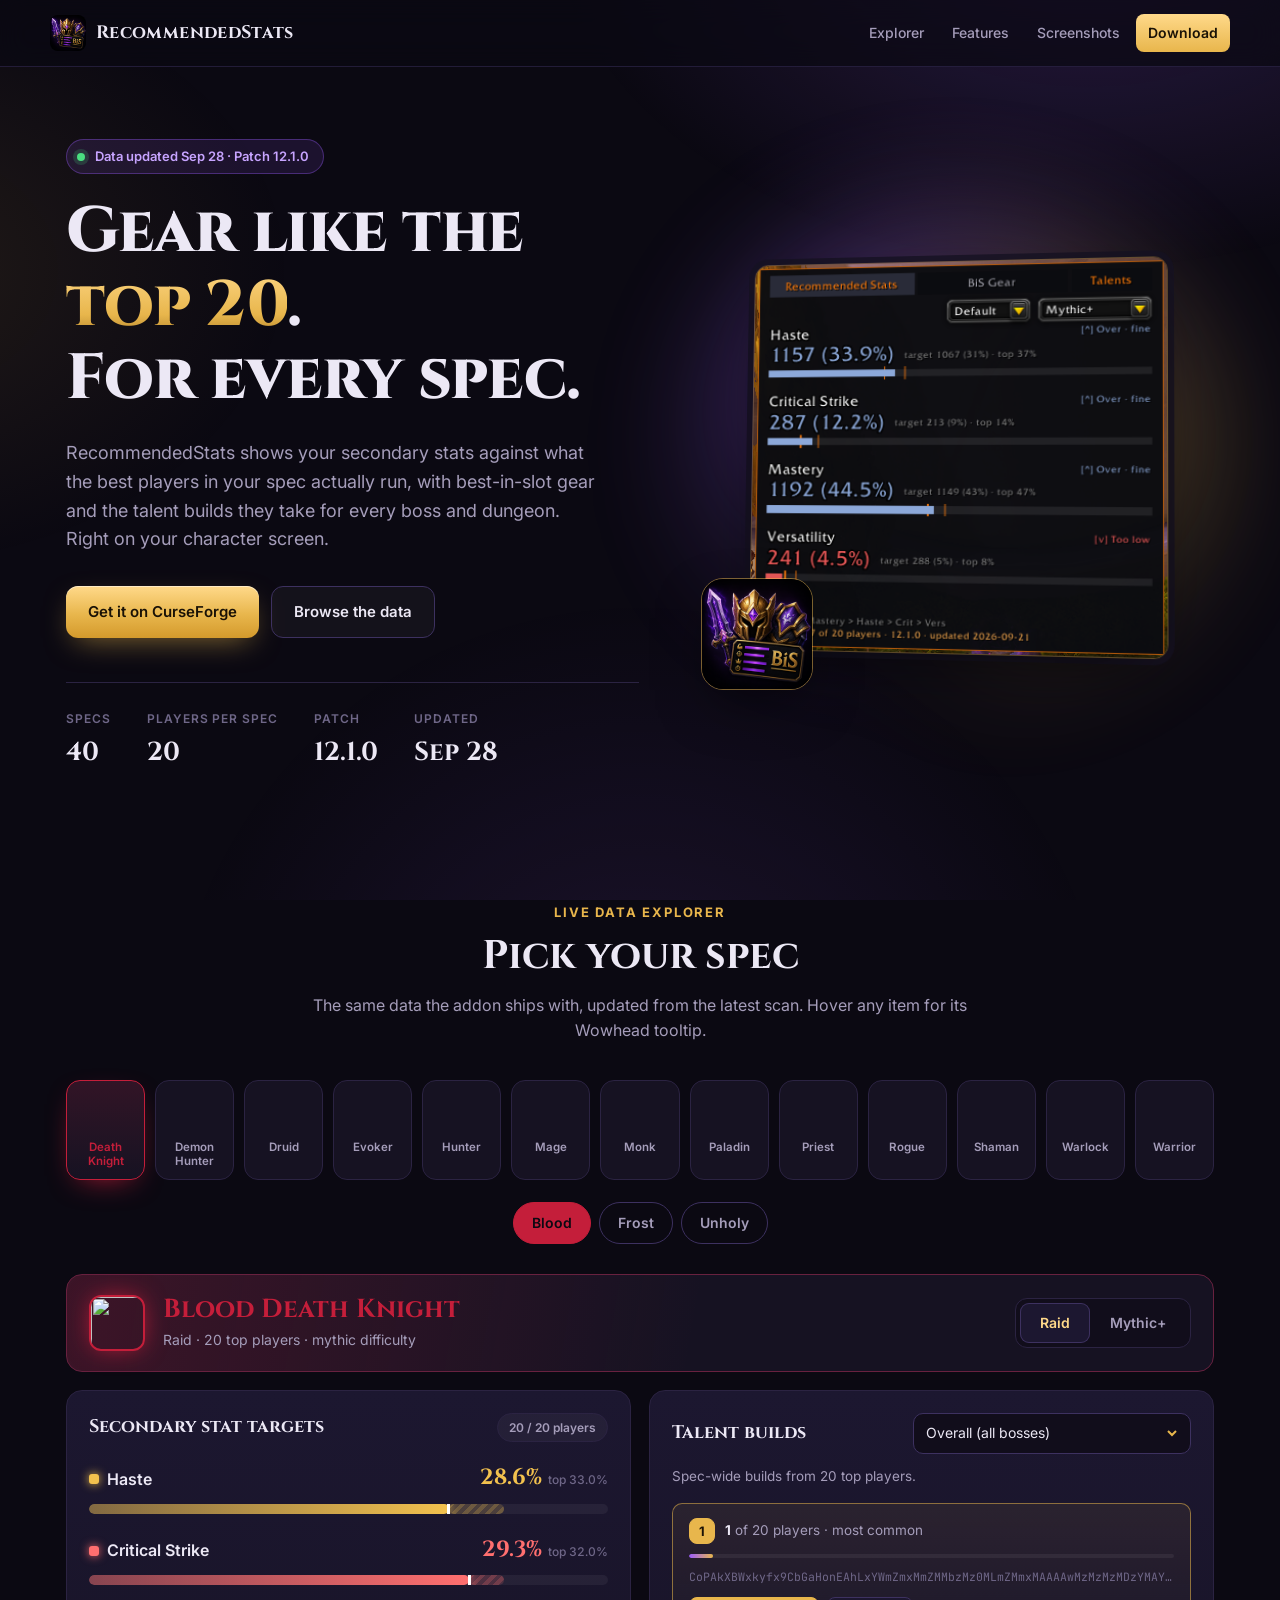
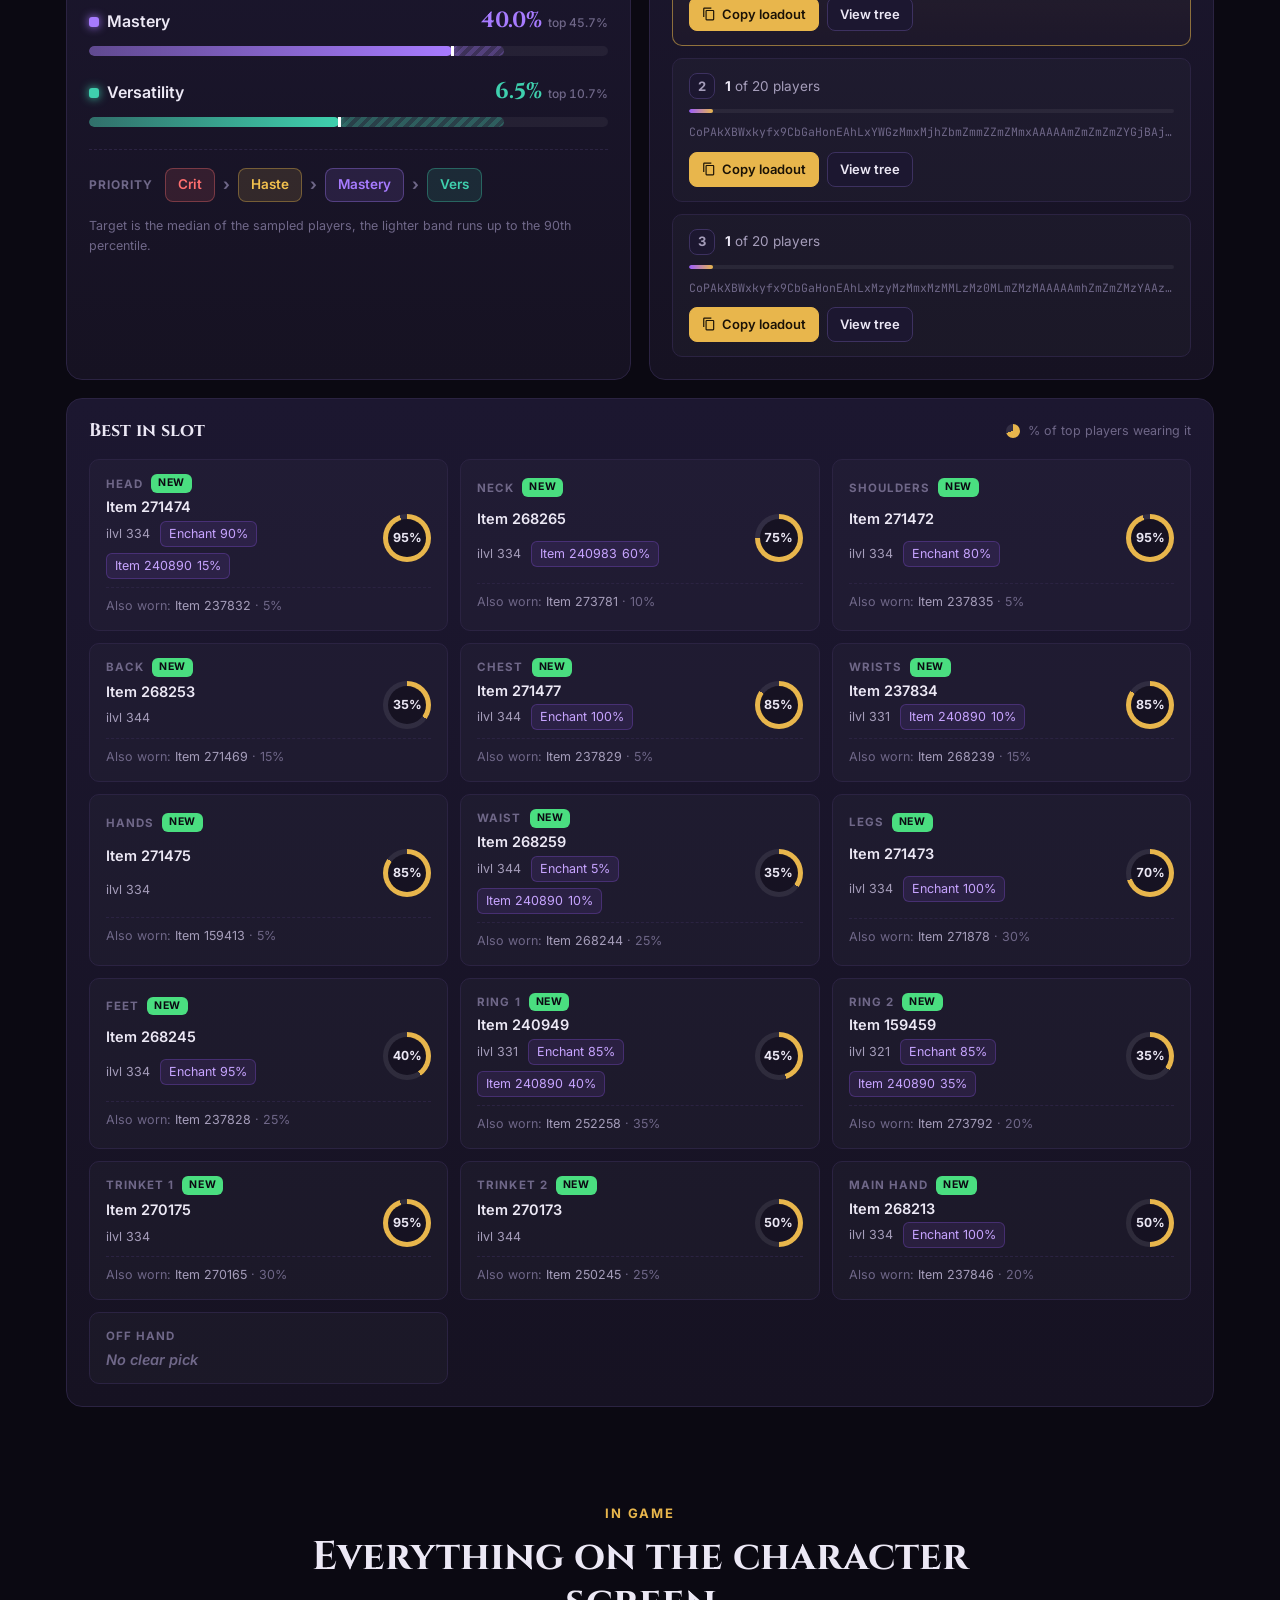
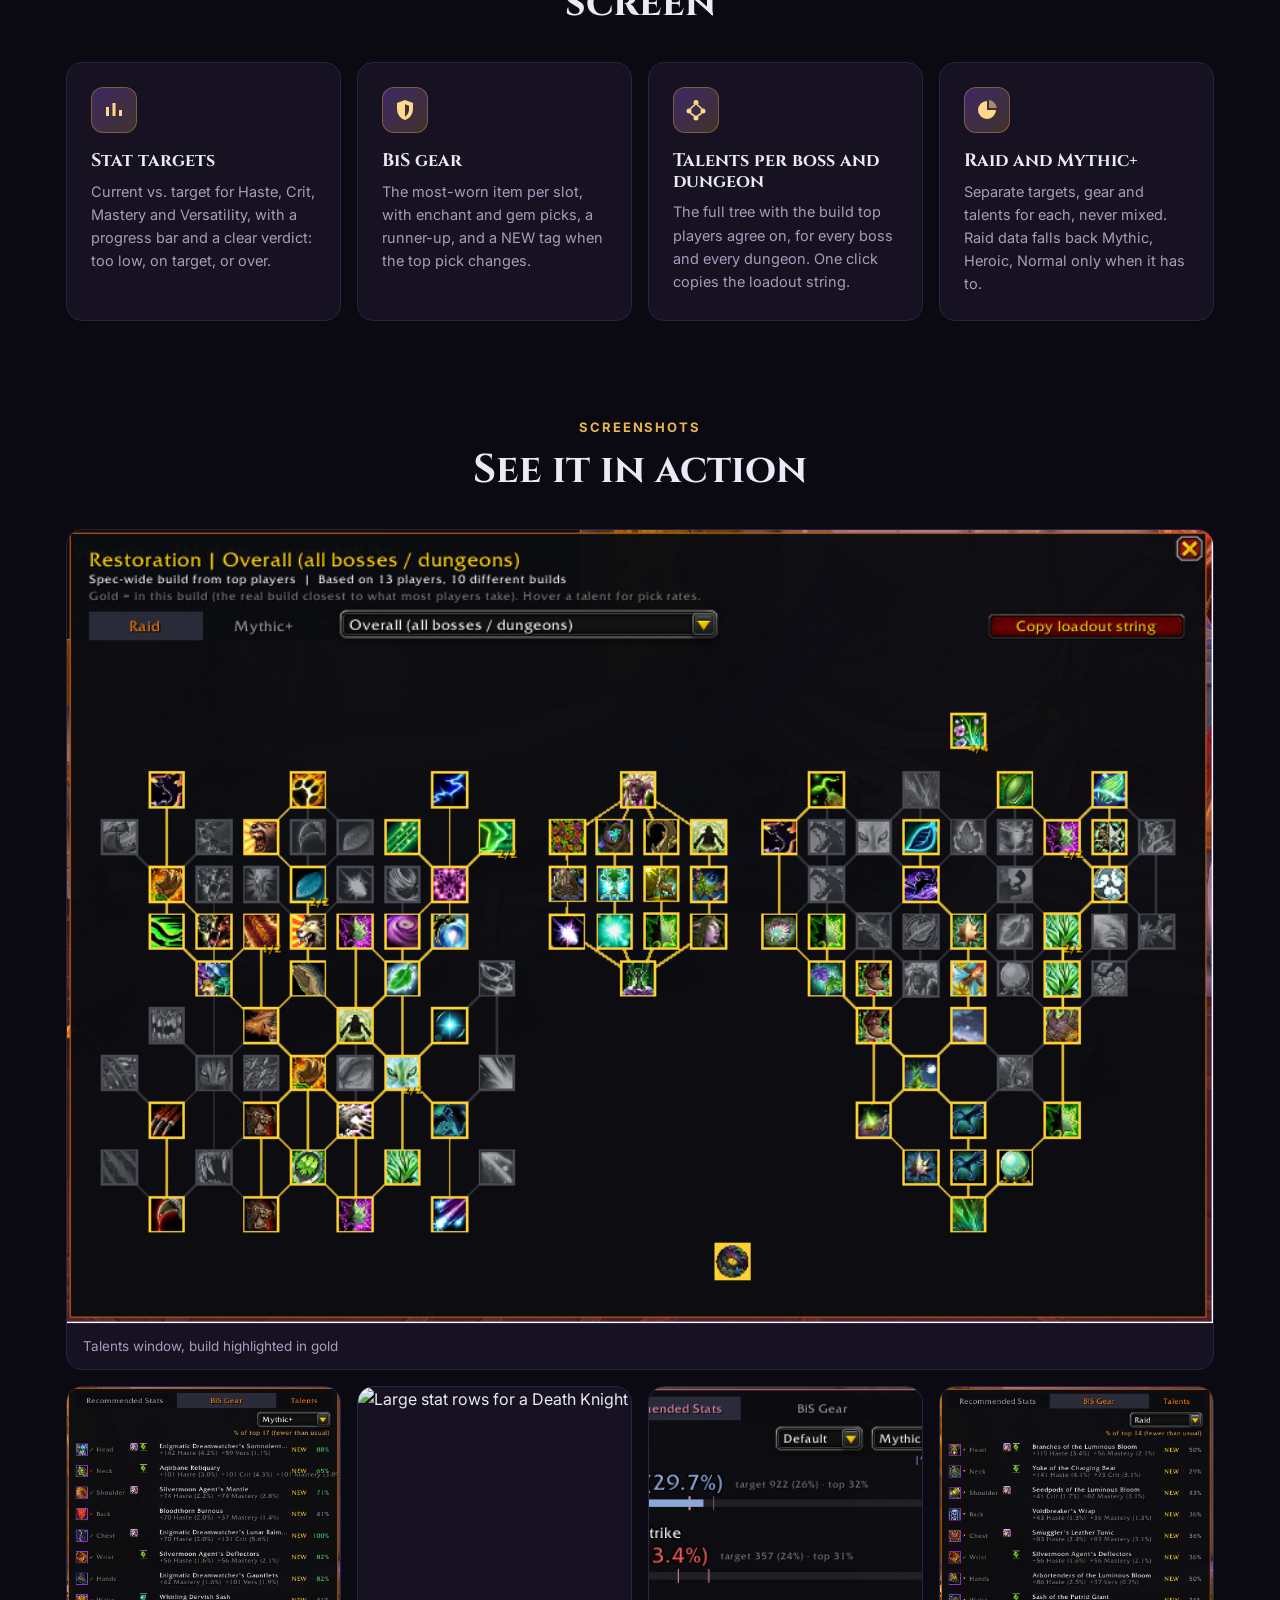
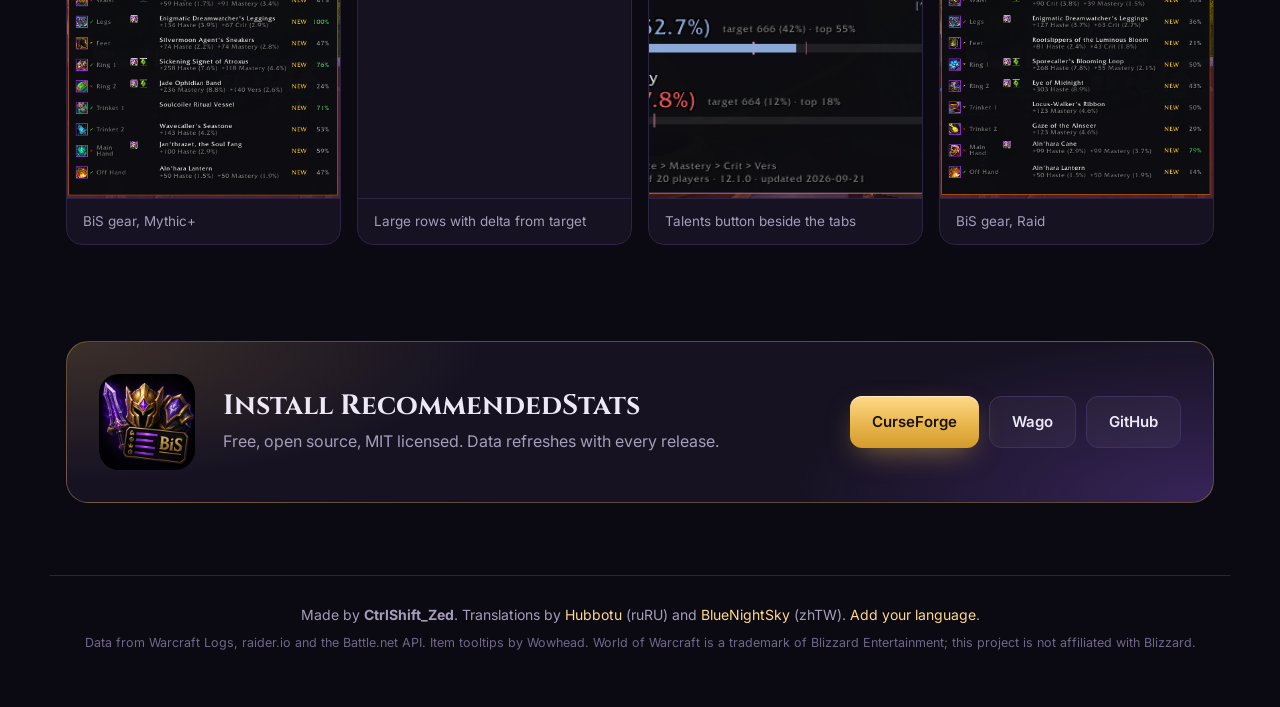
==== docs/index.html @ 50d7f0bf "feat(site): add GitHub Pages site with live data explorer Landing page in docs/ with a spec explorer" ====
<!doctype html>
<html lang="en">
<head>
<meta charset="utf-8">
<meta name="viewport" content="width=device-width, initial-scale=1">
<title>RecommendedStats | WoW stat targets, BiS and talents from top players</title>
<meta name="description" content="Secondary stat targets, best-in-slot gear and talent builds for every World of Warcraft spec, built daily from the top players in Raid and Mythic+.">
<meta property="og:title" content="RecommendedStats">
<meta property="og:description" content="Stat targets, BiS gear and talents for every spec, from the top 20 players in Raid and Mythic+.">
<meta property="og:image" content="assets/icon.png">
<meta name="theme-color" content="#0b0912">
<link rel="icon" href="assets/icon.png">
<link rel="preconnect" href="https://fonts.googleapis.com">
<link rel="preconnect" href="https://fonts.gstatic.com" crossorigin>
<link href="https://fonts.googleapis.com/css2?family=Cinzel:wght@600;700;800&family=Inter:wght@400;500;600;700&family=JetBrains+Mono:wght@400;500&display=swap" rel="stylesheet">
<link rel="stylesheet" href="styles.css">
<script>const whTooltips = { colorLinks: true, iconizeLinks: true, renameLinks: true, iconSize: "medium" };</script>
<script src="https://wow.zamimg.com/js/tooltips.js" defer></script>
</head>
<body>

<div class="bg-glow" aria-hidden="true"></div>

<header class="nav">
  <a class="brand" href="#top">
    <img src="assets/icon.png" alt="" width="36" height="36">
    <span>RecommendedStats</span>
  </a>
  <nav>
    <a href="#explorer">Explorer</a>
    <a href="#features">Features</a>
    <a href="#screenshots">Screenshots</a>
    <a class="nav-cta" href="#download">Download</a>
  </nav>
</header>

<main id="top">

  <section class="hero">
    <div class="hero-copy">
      <p class="eyebrow"><span class="dot"></span><span id="heroStatus">World of Warcraft addon</span></p>
      <h1>Gear like the <span class="gold">top 20</span>.<br>For every spec.</h1>
      <p class="lede">RecommendedStats shows your secondary stats against what the best players in your spec actually run, with best-in-slot gear and the talent builds they take for every boss and dungeon. Right on your character screen.</p>
      <div class="hero-actions">
        <a class="btn btn-gold" href="https://www.curseforge.com/wow/addons/recommended-stats" target="_blank" rel="noopener">Get it on CurseForge</a>
        <a class="btn btn-ghost" href="#explorer">Browse the data</a>
      </div>
      <dl class="hero-stats" id="heroStats">
        <div><dt>Specs</dt><dd data-stat="specs">40</dd></div>
        <div><dt>Players per spec</dt><dd data-stat="sample">20</dd></div>
        <div><dt>Patch</dt><dd data-stat="patch">12.1</dd></div>
        <div><dt>Updated</dt><dd data-stat="updated">daily</dd></div>
      </dl>
    </div>
    <div class="hero-art">
      <div class="hero-halo" aria-hidden="true"></div>
      <img class="hero-shot" src="screenshot_druid.png" alt="RecommendedStats panel showing Haste, Critical Strike, Mastery and Versatility against top-player targets">
      <img class="hero-icon" src="assets/icon.png" alt="" width="112" height="112">
    </div>
  </section>

  <section class="explorer" id="explorer">
    <div class="section-head">
      <p class="kicker">Live data explorer</p>
      <h2>Pick your spec</h2>
      <p class="section-sub">The same data the addon ships with, updated from the latest scan. Hover any item for its Wowhead tooltip.</p>
    </div>

    <div class="class-grid" id="classGrid" role="tablist" aria-label="Class"></div>
    <div class="spec-row" id="specRow" role="tablist" aria-label="Specialization"></div>

    <div class="spec-panel" id="specPanel" hidden>
      <div class="spec-banner">
        <img class="spec-banner-icon" id="bannerIcon" alt="">
        <div class="spec-banner-text">
          <h3 id="bannerTitle"></h3>
          <p id="bannerSub"></p>
        </div>
        <div class="segmented" id="contentToggle" role="tablist" aria-label="Content">
          <button type="button" data-content="RAID">Raid</button>
          <button type="button" data-content="MYTHICPLUS">Mythic+</button>
        </div>
      </div>

      <div class="panel-grid">
        <article class="card stats-card">
          <header class="card-head">
            <h4>Secondary stat targets</h4>
            <span class="pill" id="sampleBadge"></span>
          </header>
          <div id="statBars" class="stat-bars"></div>
          <div class="priority" id="priority"></div>
          <p class="fine">Target is the median of the sampled players, the lighter band runs up to the 90th percentile.</p>
        </article>

        <article class="card talents-card">
          <header class="card-head">
            <h4>Talent builds</h4>
            <select id="scopeSelect" aria-label="Boss or dungeon"></select>
          </header>
          <p class="scope-note" id="scopeNote"></p>
          <ol class="builds" id="builds"></ol>
        </article>
      </div>

      <article class="card bis-card">
        <header class="card-head">
          <h4>Best in slot</h4>
          <span class="legend"><span class="ring-mini"></span>% of top players wearing it</span>
        </header>
        <div class="bis-grid" id="bisGrid"></div>
      </article>
    </div>

    <p class="loading" id="loading">Loading the latest scan…</p>
  </section>

  <section class="features" id="features">
    <div class="section-head">
      <p class="kicker">In game</p>
      <h2>Everything on the character screen</h2>
    </div>
    <div class="feature-grid">
      <div class="feature">
        <div class="feature-icon">
          <svg viewBox="0 0 24 24"><path d="M4 18h3V9H4v9Zm6.5 0h3V5h-3v13Zm6.5 0h3v-6h-3v6Z"/></svg>
        </div>
        <h3>Stat targets</h3>
        <p>Current vs. target for Haste, Crit, Mastery and Versatility, with a progress bar and a clear verdict: too low, on target, or over.</p>
      </div>
      <div class="feature">
        <div class="feature-icon">
          <svg viewBox="0 0 24 24"><path d="M12 2 4 5v6c0 5 3.4 9.7 8 11 4.6-1.3 8-6 8-11V5l-8-3Zm0 4.2 4 1.5v3.8c0 3.1-1.8 6.1-4 7.3V6.2Z"/></svg>
        </div>
        <h3>BiS gear</h3>
        <p>The most-worn item per slot, with enchant and gem picks, a runner-up, and a NEW tag when the top pick changes.</p>
      </div>
      <div class="feature">
        <div class="feature-icon">
          <svg viewBox="0 0 24 24"><circle cx="12" cy="4.5" r="2.5"/><circle cx="5" cy="13" r="2.5"/><circle cx="19" cy="13" r="2.5"/><circle cx="12" cy="20" r="2.5"/><path d="M11 6.5 6 11m7-4.5 5 4.5M6.3 15l4.5 3.3m6.9-3.3-4.5 3.3" stroke="currentColor" stroke-width="1.6" fill="none"/></svg>
        </div>
        <h3>Talents per boss and dungeon</h3>
        <p>The full tree with the build top players agree on, for every boss and every dungeon. One click copies the loadout string.</p>
      </div>
      <div class="feature">
        <div class="feature-icon">
          <svg viewBox="0 0 24 24"><path d="M12 3a9 9 0 1 0 9 9h-9V3Z"/><path d="M14 2.1V10h7.9A9 9 0 0 0 14 2.1Z" opacity=".55"/></svg>
        </div>
        <h3>Raid and Mythic+</h3>
        <p>Separate targets, gear and talents for each, never mixed. Raid data falls back Mythic, Heroic, Normal only when it has to.</p>
      </div>
    </div>
  </section>

  <section class="screens" id="screenshots">
    <div class="section-head">
      <p class="kicker">Screenshots</p>
      <h2>See it in action</h2>
    </div>
    <div class="screen-grid">
      <figure class="wide"><img loading="lazy" src="screenshot_druid_talents_raid.png" alt="Talents window for Restoration Druid in Raid"><figcaption>Talents window, build highlighted in gold</figcaption></figure>
      <figure><img loading="lazy" src="screenshot_druid_mythicplus_bis_gear.png" alt="BiS gear panel for Mythic+"><figcaption>BiS gear, Mythic+</figcaption></figure>
      <figure><img loading="lazy" src="screenshot_mythicplus_deathknight.png" alt="Large stat rows for a Death Knight"><figcaption>Large rows with delta from target</figcaption></figure>
      <figure><img loading="lazy" src="screenshot_paladin_mplus.png" alt="Stat panel with the Talents button, Paladin Mythic+"><figcaption>Talents button beside the tabs</figcaption></figure>
      <figure><img loading="lazy" src="screenshot_druid_raid_bis_gear.png" alt="BiS gear panel for Raid"><figcaption>BiS gear, Raid</figcaption></figure>
    </div>
  </section>

  <section class="download" id="download">
    <div class="download-card">
      <img src="assets/icon.png" alt="" width="96" height="96">
      <div>
        <h2>Install RecommendedStats</h2>
        <p>Free, open source, MIT licensed. Data refreshes with every release.</p>
      </div>
      <div class="download-actions">
        <a class="btn btn-gold" href="https://www.curseforge.com/wow/addons/recommended-stats" target="_blank" rel="noopener">CurseForge</a>
        <a class="btn btn-ghost" href="https://addons.wago.io/addons/recommendedstats" target="_blank" rel="noopener">Wago</a>
        <a class="btn btn-ghost" href="https://github.com/VaughanT31/recommendedstats" target="_blank" rel="noopener">GitHub</a>
      </div>
    </div>
  </section>

</main>

<footer class="footer">
  <p>Made by <strong>CtrlShift_Zed</strong>. Translations by <a href="https://github.com/Hubbotu" target="_blank" rel="noopener">Hubbotu</a> (ruRU) and <a href="https://github.com/BlueNightSky" target="_blank" rel="noopener">BlueNightSky</a> (zhTW). <a href="https://github.com/VaughanT31/recommendedstats#contributing-a-translation" target="_blank" rel="noopener">Add your language</a>.</p>
  <p class="fine" id="footerSource">Data from Warcraft Logs, raider.io and the Battle.net API. Item tooltips by Wowhead. World of Warcraft is a trademark of Blizzard Entertainment; this project is not affiliated with Blizzard.</p>
</footer>

<div class="toast" id="toast" role="status" aria-live="polite"></div>

<script src="app.js"></script>
</body>
</html>
---- docs/styles.css ----
:root {
  --bg: #0b0912;
  --bg-2: #110d1b;
  --panel: #161222;
  --panel-2: #1c1730;
  --border: #2b2342;
  --border-strong: #3d3160;
  --text: #ece8f5;
  --dim: #a59dba;
  --faint: #6f6788;
  --gold: #e8b64c;
  --gold-2: #ffd98a;
  --gold-deep: #9c6d1c;
  --violet: #9b5cff;
  --violet-2: #c7a4ff;
  --haste: #f2c14e;
  --crit: #ff6f6f;
  --mastery: #a77bff;
  --versatility: #3fd0ae;
  --class: var(--gold);
  --radius: 16px;
  --radius-sm: 10px;
  --shadow: 0 20px 60px -20px rgba(0, 0, 0, .7);
  --max: 1180px;
  color-scheme: dark;
}

* { box-sizing: border-box; }
html { scroll-behavior: smooth; scroll-padding-top: 80px; }
body {
  margin: 0;
  background: var(--bg);
  color: var(--text);
  font: 16px/1.6 Inter, system-ui, -apple-system, "Segoe UI", sans-serif;
  -webkit-font-smoothing: antialiased;
  overflow-x: hidden;
}
img { max-width: 100%; display: block; }
a { color: var(--gold-2); text-decoration: none; }
a:hover { text-decoration: underline; }
h1, h2, h3, h4 { margin: 0; line-height: 1.15; }
button, select { font: inherit; color: inherit; }

.bg-glow {
  position: fixed; inset: 0; z-index: -1; pointer-events: none;
  background:
    radial-gradient(900px 600px at 85% -10%, rgba(155, 92, 255, .22), transparent 60%),
    radial-gradient(700px 500px at -10% 30%, rgba(232, 182, 76, .10), transparent 60%),
    radial-gradient(800px 800px at 50% 120%, rgba(155, 92, 255, .12), transparent 60%);
}

/* Nav */
.nav {
  position: sticky; top: 0; z-index: 20;
  display: flex; align-items: center; justify-content: space-between; gap: 16px;
  padding: 14px max(16px, calc((100vw - var(--max)) / 2));
  background: rgba(11, 9, 18, .72);
  backdrop-filter: blur(14px);
  border-bottom: 1px solid rgba(61, 49, 96, .5);
}
.brand { display: flex; align-items: center; gap: 10px; color: var(--text); font-family: Cinzel, serif; font-weight: 700; font-size: 18px; letter-spacing: .02em; }
.brand:hover { text-decoration: none; }
.brand img { border-radius: 8px; }
.nav nav { display: flex; align-items: center; gap: 4px; }
.nav nav a { color: var(--dim); font-size: 14px; font-weight: 500; padding: 8px 12px; border-radius: 8px; }
.nav nav a:hover { color: var(--text); background: rgba(255, 255, 255, .04); text-decoration: none; }
.nav nav a.nav-cta { color: #1a1206; background: linear-gradient(180deg, var(--gold-2), var(--gold)); font-weight: 600; }
.nav nav a.nav-cta:hover { filter: brightness(1.08); }

main > section { max-width: var(--max); margin: 0 auto; padding: 0 16px; }

/* Buttons */
.btn {
  display: inline-flex; align-items: center; justify-content: center; gap: 8px;
  padding: 13px 22px; border-radius: 12px; font-weight: 600; font-size: 15px;
  transition: transform .15s ease, box-shadow .2s ease, background .2s ease;
}
.btn:hover { text-decoration: none; transform: translateY(-1px); }
.btn-gold {
  color: #1a1206;
  background: linear-gradient(180deg, var(--gold-2), var(--gold) 55%, #d49a2c);
  box-shadow: 0 10px 30px -10px rgba(232, 182, 76, .6), inset 0 1px 0 rgba(255, 255, 255, .5);
}
.btn-gold:hover { box-shadow: 0 14px 36px -10px rgba(232, 182, 76, .8), inset 0 1px 0 rgba(255, 255, 255, .5); }
.btn-ghost { color: var(--text); background: rgba(255, 255, 255, .04); border: 1px solid var(--border-strong); }
.btn-ghost:hover { background: rgba(155, 92, 255, .12); border-color: var(--violet); }

/* Hero */
.hero {
  display: grid; grid-template-columns: 1.05fr .95fr; gap: 56px; align-items: center;
  padding-top: 72px !important; padding-bottom: 88px !important;
}
.eyebrow {
  display: inline-flex; align-items: center; gap: 10px; margin: 0 0 22px;
  padding: 6px 14px 6px 10px; border-radius: 999px;
  background: rgba(155, 92, 255, .12); border: 1px solid rgba(155, 92, 255, .35);
  color: var(--violet-2); font-size: 13px; font-weight: 600;
}
.eyebrow .dot { width: 8px; height: 8px; border-radius: 50%; background: #4ade80; box-shadow: 0 0 0 4px rgba(74, 222, 128, .18); animation: pulse 2.4s infinite; }
@keyframes pulse { 50% { box-shadow: 0 0 0 7px rgba(74, 222, 128, 0); } }
.hero h1 {
  font-family: Cinzel, serif; font-weight: 800;
  font-size: clamp(38px, 6vw, 64px); letter-spacing: -.01em;
}
.gold {
  background: linear-gradient(180deg, var(--gold-2), var(--gold) 60%, var(--gold-deep));
  -webkit-background-clip: text; background-clip: text; color: transparent;
}
.lede { color: var(--dim); font-size: 18px; max-width: 540px; margin: 22px 0 32px; }
.hero-actions { display: flex; flex-wrap: wrap; gap: 12px; }
.hero-stats {
  display: grid; grid-template-columns: repeat(4, auto); justify-content: start; gap: 36px;
  margin: 44px 0 0; padding-top: 26px; border-top: 1px solid var(--border);
}
.hero-stats dt { color: var(--faint); font-size: 12px; text-transform: uppercase; letter-spacing: .08em; font-weight: 600; }
.hero-stats dd { margin: 4px 0 0; font-family: Cinzel, serif; font-weight: 700; font-size: 26px; color: var(--text); }

.hero-art { position: relative; justify-self: center; }
.hero-halo {
  position: absolute; inset: -12%;
  background: conic-gradient(from 200deg, rgba(155, 92, 255, .0), rgba(155, 92, 255, .45), rgba(232, 182, 76, .35), rgba(155, 92, 255, .0));
  filter: blur(60px); border-radius: 50%; opacity: .8;
}
.hero-shot {
  position: relative; width: 420px; border-radius: 14px;
  border: 1px solid rgba(232, 182, 76, .35);
  box-shadow: var(--shadow), 0 0 0 6px rgba(22, 18, 34, .8);
  transform: perspective(1200px) rotateY(-8deg) rotateX(3deg);
  transition: transform .5s ease;
}
.hero-art:hover .hero-shot { transform: perspective(1200px) rotateY(0) rotateX(0); }
.hero-icon {
  position: absolute; left: -44px; bottom: -36px; border-radius: 22px;
  border: 1px solid rgba(232, 182, 76, .5);
  box-shadow: var(--shadow);
  animation: float 6s ease-in-out infinite;
}
@keyframes float { 50% { transform: translateY(-10px); } }

/* Section heads */
.section-head { text-align: center; max-width: 680px; margin: 0 auto 36px; }
.kicker { margin: 0 0 10px; color: var(--gold); font-size: 13px; font-weight: 700; letter-spacing: .14em; text-transform: uppercase; }
.section-head h2 { font-family: Cinzel, serif; font-weight: 700; font-size: clamp(28px, 4vw, 40px); }
.section-sub { color: var(--dim); margin: 14px 0 0; }

/* Explorer */
.explorer { padding-top: 40px !important; padding-bottom: 96px !important; }
.class-grid {
  display: grid; grid-template-columns: repeat(auto-fill, minmax(78px, 1fr)); gap: 10px;
  max-width: 1180px; margin: 0 auto;
}
@media (min-width: 1100px) { .class-grid { grid-template-columns: repeat(13, minmax(0, 1fr)); } }
.class-btn {
  --c: var(--gold);
  display: flex; flex-direction: column; align-items: center; gap: 8px;
  padding: 12px 6px 10px; border-radius: 14px; cursor: pointer;
  background: var(--panel); border: 1px solid var(--border);
  color: var(--dim); font-size: 11.5px; font-weight: 600; text-align: center; line-height: 1.2;
  transition: transform .15s ease, border-color .2s ease, background .2s ease, color .2s ease;
}
.class-btn img { width: 40px; height: 40px; border-radius: 10px; border: 1px solid rgba(0, 0, 0, .6); filter: saturate(.7) brightness(.85); transition: filter .2s ease; }
.class-btn:hover { transform: translateY(-2px); color: var(--text); border-color: color-mix(in srgb, var(--c) 50%, var(--border)); }
.class-btn:hover img { filter: none; }
.class-btn[aria-selected="true"] {
  color: var(--c); border-color: var(--c);
  background: linear-gradient(180deg, color-mix(in srgb, var(--c) 16%, var(--panel)), var(--panel));
  box-shadow: 0 10px 30px -14px var(--c);
}
.class-btn[aria-selected="true"] img { filter: none; box-shadow: 0 0 0 2px var(--c); }

.spec-row { display: flex; justify-content: center; flex-wrap: wrap; gap: 8px; margin: 22px 0 30px; min-height: 42px; }
.spec-btn {
  padding: 9px 18px; border-radius: 999px; cursor: pointer;
  background: transparent; border: 1px solid var(--border-strong);
  color: var(--dim); font-weight: 600; font-size: 14px;
  transition: all .15s ease;
}
.spec-btn:hover { color: var(--text); border-color: var(--class); }
.spec-btn[aria-selected="true"] { background: var(--class); border-color: var(--class); color: #0b0912; }

.spec-panel { animation: rise .35s ease; }
@keyframes rise { from { opacity: 0; transform: translateY(8px); } }

.spec-banner {
  display: flex; align-items: center; gap: 18px; flex-wrap: wrap;
  padding: 20px 22px; margin-bottom: 18px; border-radius: var(--radius);
  background:
    linear-gradient(100deg, color-mix(in srgb, var(--class) 22%, transparent), transparent 55%),
    var(--panel);
  border: 1px solid color-mix(in srgb, var(--class) 40%, var(--border));
}
.spec-banner-icon { width: 56px; height: 56px; border-radius: 12px; border: 2px solid var(--class); box-shadow: 0 0 24px -4px var(--class); }
.spec-banner-text { flex: 1; min-width: 200px; }
.spec-banner h3 { font-family: Cinzel, serif; font-size: 26px; font-weight: 700; color: var(--class); }
.spec-banner p { margin: 4px 0 0; color: var(--dim); font-size: 14px; }

.segmented { display: inline-flex; padding: 4px; border-radius: 12px; background: var(--bg-2); border: 1px solid var(--border); }
.segmented button {
  border: 0; background: transparent; cursor: pointer; padding: 9px 20px; border-radius: 9px;
  color: var(--dim); font-weight: 600; font-size: 14px; transition: all .15s ease;
}
.segmented button:hover { color: var(--text); }
.segmented button[aria-selected="true"] { background: var(--panel-2); color: var(--gold-2); box-shadow: inset 0 0 0 1px var(--border-strong); }
.segmented button:disabled { opacity: .35; cursor: not-allowed; }

.panel-grid { display: grid; grid-template-columns: 1fr 1fr; gap: 18px; margin-bottom: 18px; }
.card {
  background: linear-gradient(180deg, var(--panel-2), var(--panel));
  border: 1px solid var(--border); border-radius: var(--radius);
  padding: 22px; min-width: 0;
}
.card-head { display: flex; align-items: center; justify-content: space-between; gap: 12px; margin-bottom: 18px; flex-wrap: wrap; }
.card-head h4 { font-family: Cinzel, serif; font-size: 18px; font-weight: 700; }
.pill {
  display: inline-flex; align-items: center; gap: 6px; padding: 4px 11px; border-radius: 999px;
  font-size: 12px; font-weight: 600; color: var(--dim); background: rgba(255, 255, 255, .04); border: 1px solid var(--border);
}
.pill.warn { color: #fbbf24; border-color: rgba(251, 191, 36, .4); background: rgba(251, 191, 36, .08); }
.fine { color: var(--faint); font-size: 12.5px; margin: 14px 0 0; }

/* Stat bars */
.stat-bars { display: grid; gap: 18px; }
.stat-row { --sc: var(--gold); }
.stat-top { display: flex; align-items: baseline; justify-content: space-between; gap: 10px; margin-bottom: 8px; }
.stat-name { font-weight: 600; display: flex; align-items: center; gap: 8px; }
.stat-name::before { content: ""; width: 10px; height: 10px; border-radius: 3px; background: var(--sc); box-shadow: 0 0 10px var(--sc); }
.stat-val { font-family: Cinzel, serif; font-weight: 700; font-size: 22px; color: var(--sc); font-variant-numeric: tabular-nums; }
.stat-val small { font-family: Inter, sans-serif; font-size: 12px; color: var(--faint); font-weight: 500; margin-left: 6px; }
.track { position: relative; height: 10px; border-radius: 999px; background: rgba(255, 255, 255, .05); overflow: hidden; }
.track .fill {
  position: absolute; inset: 0 auto 0 0; border-radius: 999px;
  background: linear-gradient(90deg, color-mix(in srgb, var(--sc) 45%, transparent), var(--sc));
  width: 0; transition: width .7s cubic-bezier(.2, .8, .2, 1);
}
.track .band {
  position: absolute; top: 0; bottom: 0; border-radius: 999px;
  background: repeating-linear-gradient(135deg, color-mix(in srgb, var(--sc) 35%, transparent) 0 4px, color-mix(in srgb, var(--sc) 18%, transparent) 4px 8px);
  transition: left .7s ease, width .7s ease;
}
.track .tick { position: absolute; top: -3px; bottom: -3px; width: 3px; border-radius: 2px; background: #fff; box-shadow: 0 0 8px var(--sc); transition: left .7s cubic-bezier(.2, .8, .2, 1); }

.priority { display: flex; align-items: center; flex-wrap: wrap; gap: 8px; margin-top: 22px; padding-top: 18px; border-top: 1px dashed var(--border); }
.priority-label { color: var(--faint); font-size: 12px; font-weight: 700; text-transform: uppercase; letter-spacing: .08em; margin-right: 4px; }
.prio { padding: 5px 12px; border-radius: 8px; font-weight: 600; font-size: 13.5px; color: var(--sc); background: color-mix(in srgb, var(--sc) 12%, transparent); border: 1px solid color-mix(in srgb, var(--sc) 35%, transparent); }
.prio-sep { color: var(--faint); font-weight: 700; }

/* Talents */
.talents-card select {
  background: var(--bg-2); border: 1px solid var(--border-strong); border-radius: 10px;
  padding: 8px 34px 8px 12px; font-size: 14px; max-width: 100%; cursor: pointer;
  appearance: none;
  background-image: url("data:image/svg+xml,%3Csvg xmlns='http://www.w3.org/2000/svg' width='12' height='12' viewBox='0 0 12 12'%3E%3Cpath d='M2 4l4 4 4-4' fill='none' stroke='%23e8b64c' stroke-width='2'/%3E%3C/svg%3E");
  background-repeat: no-repeat; background-position: right 12px center;
}
.scope-note { color: var(--dim); font-size: 13.5px; margin: -6px 0 16px; min-height: 1.2em; }
.builds { list-style: none; margin: 0; padding: 0; display: grid; grid-template-columns: minmax(0, 1fr); gap: 12px; }
.build {
  position: relative; padding: 14px 16px; border-radius: var(--radius-sm);
  background: rgba(255, 255, 255, .025); border: 1px solid var(--border);
}
.build:first-child { border-color: rgba(232, 182, 76, .55); background: linear-gradient(180deg, rgba(232, 182, 76, .08), rgba(232, 182, 76, .02)); }
.build-top { display: flex; align-items: center; gap: 10px; margin-bottom: 10px; }
.build-rank { width: 26px; height: 26px; display: grid; place-items: center; border-radius: 8px; background: var(--panel-2); border: 1px solid var(--border-strong); font-weight: 700; font-size: 13px; color: var(--dim); }
.build:first-child .build-rank { background: var(--gold); color: #1a1206; border-color: var(--gold); }
.build-share { flex: 1; font-size: 13.5px; color: var(--dim); }
.build-share strong { color: var(--text); }
.build-meter { height: 4px; border-radius: 4px; background: rgba(255, 255, 255, .06); margin-bottom: 10px; overflow: hidden; }
.build-meter span { display: block; height: 100%; background: linear-gradient(90deg, var(--violet), var(--gold)); border-radius: 4px; }
.build-code {
  font-family: "JetBrains Mono", ui-monospace, monospace; font-size: 11.5px; color: var(--faint);
  white-space: nowrap; overflow: hidden; text-overflow: ellipsis; margin-bottom: 10px;
}
.build-actions { display: flex; gap: 8px; flex-wrap: wrap; }
.mini-btn {
  display: inline-flex; align-items: center; gap: 6px; padding: 6px 12px; border-radius: 8px; cursor: pointer;
  font-size: 13px; font-weight: 600; color: var(--text); background: var(--panel-2); border: 1px solid var(--border-strong);
  transition: all .15s ease;
}
.mini-btn:hover { border-color: var(--gold); color: var(--gold-2); text-decoration: none; }
.mini-btn.primary { background: var(--gold); border-color: var(--gold); color: #1a1206; }
.mini-btn.primary:hover { filter: brightness(1.08); color: #1a1206; }
.mini-btn svg { width: 14px; height: 14px; fill: currentColor; }

/* BiS */
.legend { display: inline-flex; align-items: center; gap: 8px; color: var(--faint); font-size: 12.5px; }
.ring-mini { width: 14px; height: 14px; border-radius: 50%; background: conic-gradient(var(--gold) 0 70%, rgba(255, 255, 255, .1) 0); }
.bis-grid { display: grid; grid-template-columns: repeat(auto-fill, minmax(320px, 1fr)); gap: 12px; }
.slot {
  display: grid; grid-template-columns: 1fr auto; gap: 4px 14px; align-items: center;
  padding: 14px 16px; border-radius: var(--radius-sm);
  background: rgba(255, 255, 255, .025); border: 1px solid var(--border);
  transition: border-color .2s ease, background .2s ease;
}
.slot:hover { border-color: var(--border-strong); background: rgba(255, 255, 255, .04); }
.slot-label { grid-column: 1 / -1; display: flex; align-items: center; gap: 8px; color: var(--faint); font-size: 11.5px; font-weight: 700; text-transform: uppercase; letter-spacing: .09em; }
.new-tag { padding: 1px 7px; border-radius: 6px; font-size: 10.5px; letter-spacing: .06em; color: #0b0912; background: #4ade80; }
.slot-item { min-width: 0; font-weight: 600; font-size: 14.5px; line-height: 1.35; overflow-wrap: anywhere; }
.slot-item a { color: var(--text); }
.slot-meta { grid-column: 1; display: flex; flex-wrap: wrap; gap: 6px 10px; align-items: center; color: var(--dim); font-size: 12.5px; }
.slot-meta .chip { display: inline-flex; align-items: center; gap: 5px; padding: 2px 8px; border-radius: 6px; background: rgba(155, 92, 255, .1); border: 1px solid rgba(155, 92, 255, .25); color: var(--violet-2); }
.slot-meta .chip a { color: var(--violet-2); }
.slot-alt { grid-column: 1 / -1; color: var(--faint); font-size: 12.5px; margin-top: 4px; padding-top: 8px; border-top: 1px dashed var(--border); }
.slot-alt a { color: var(--dim); }
.ring {
  grid-row: 2 / span 2; grid-column: 2;
  --p: 0; width: 48px; height: 48px; border-radius: 50%;
  background: conic-gradient(var(--gold) calc(var(--p) * 1%), rgba(255, 255, 255, .08) 0);
  display: grid; place-items: center; position: relative;
}
.ring::before { content: ""; position: absolute; inset: 5px; border-radius: 50%; background: var(--panel); }
.ring span { position: relative; font-size: 12.5px; font-weight: 700; font-variant-numeric: tabular-nums; }
.slot-empty { color: var(--faint); font-style: italic; }

/* Wowhead iconized links */
.slot-item a[data-wh-icon-added] { display: inline; }
.slot-item .iconmedium { vertical-align: middle; margin-right: 6px; }

.loading { text-align: center; color: var(--faint); }
.error { text-align: center; color: #fca5a5; }

/* Features */
.features { padding-bottom: 96px !important; }
.feature-grid { display: grid; grid-template-columns: repeat(4, 1fr); gap: 16px; }
.feature {
  padding: 24px; border-radius: var(--radius); background: var(--panel); border: 1px solid var(--border);
  transition: transform .2s ease, border-color .2s ease;
}
.feature:hover { transform: translateY(-3px); border-color: rgba(232, 182, 76, .45); }
.feature-icon {
  width: 46px; height: 46px; display: grid; place-items: center; border-radius: 12px; margin-bottom: 18px;
  background: linear-gradient(135deg, rgba(155, 92, 255, .3), rgba(232, 182, 76, .2));
  border: 1px solid rgba(232, 182, 76, .35); color: var(--gold-2);
}
.feature-icon svg { width: 24px; height: 24px; fill: currentColor; }
.feature h3 { font-family: Cinzel, serif; font-size: 18px; margin-bottom: 8px; }
.feature p { margin: 0; color: var(--dim); font-size: 14.5px; }

/* Screenshots */
.screens { padding-bottom: 96px !important; }
.screen-grid { display: grid; grid-template-columns: repeat(4, 1fr); gap: 16px; }
.screen-grid figure {
  margin: 0; border-radius: var(--radius); overflow: hidden; background: var(--panel); border: 1px solid var(--border);
  display: flex; flex-direction: column;
}
.screen-grid figure.wide { grid-column: span 4; }
.screen-grid img { width: 100%; flex: 1; object-fit: cover; object-position: top; cursor: zoom-in; transition: transform .4s ease; }
.screen-grid figure:hover img { transform: scale(1.02); }
.screen-grid figcaption { padding: 12px 16px; color: var(--dim); font-size: 13.5px; border-top: 1px solid var(--border); }

.lightbox { position: fixed; inset: 0; z-index: 50; display: grid; place-items: center; padding: 24px; background: rgba(5, 4, 9, .88); backdrop-filter: blur(6px); cursor: zoom-out; animation: rise .2s ease; }
.lightbox img { max-height: 92vh; border-radius: 12px; box-shadow: var(--shadow); }

/* Download */
.download { padding-bottom: 72px !important; }
.download-card {
  display: grid; grid-template-columns: auto 1fr auto; gap: 28px; align-items: center;
  padding: 32px; border-radius: 22px;
  background:
    radial-gradient(600px 200px at 0% 0%, rgba(232, 182, 76, .18), transparent 70%),
    radial-gradient(600px 240px at 100% 100%, rgba(155, 92, 255, .25), transparent 70%),
    var(--panel);
  border: 1px solid rgba(232, 182, 76, .35);
}
.download-card img { border-radius: 20px; }
.download-card h2 { font-family: Cinzel, serif; font-size: 28px; }
.download-card p { margin: 6px 0 0; color: var(--dim); }
.download-actions { display: flex; gap: 10px; flex-wrap: wrap; }

.footer { max-width: var(--max); margin: 0 auto; padding: 28px 16px 48px; border-top: 1px solid var(--border); color: var(--dim); font-size: 14px; text-align: center; }
.footer p { margin: 0 0 6px; }

.toast {
  position: fixed; left: 50%; bottom: 28px; z-index: 60; transform: translate(-50%, 20px);
  padding: 12px 18px; border-radius: 12px; background: var(--gold); color: #1a1206; font-weight: 600; font-size: 14px;
  opacity: 0; pointer-events: none; transition: all .25s ease; box-shadow: var(--shadow);
}
.toast.show { opacity: 1; transform: translate(-50%, 0); }

:focus-visible { outline: 2px solid var(--gold); outline-offset: 2px; }

@media (max-width: 980px) {
  .hero { grid-template-columns: minmax(0, 1fr); gap: 48px; padding-top: 44px !important; text-align: left; }
  .hero-art { order: -1; }
  .hero-shot { width: min(420px, 100%); }
  .hero-icon { width: 80px; height: 80px; left: -12px; bottom: -24px; }
  .panel-grid { grid-template-columns: minmax(0, 1fr); }
  .hero-art { max-width: 100%; }
  .hero-shot { transform: none; }
  .feature-grid { grid-template-columns: 1fr 1fr; }
  .screen-grid { grid-template-columns: 1fr 1fr; }
  .screen-grid figure.wide { grid-column: span 2; }
  .download-card { grid-template-columns: 1fr; text-align: center; justify-items: center; }
  .download-actions { justify-content: center; }
}
@media (max-width: 640px) {
  .nav nav a:not(.nav-cta) { display: none; }
  .hero-stats { grid-template-columns: 1fr 1fr; gap: 20px; }
  .feature-grid, .screen-grid { grid-template-columns: 1fr; }
  .screen-grid figure.wide { grid-column: auto; }
  .bis-grid { grid-template-columns: minmax(0, 1fr); }
  .class-grid { grid-template-columns: repeat(auto-fill, minmax(70px, 1fr)); }
  .hero h1 { font-size: 34px; }
  .card-head select { width: 100%; }
  .card { padding: 18px; }
  .segmented { width: 100%; }
  .segmented button { flex: 1; }
}
@media (prefers-reduced-motion: reduce) {
  *, *::before, *::after { animation: none !important; transition: none !important; }
  html { scroll-behavior: auto; }
}
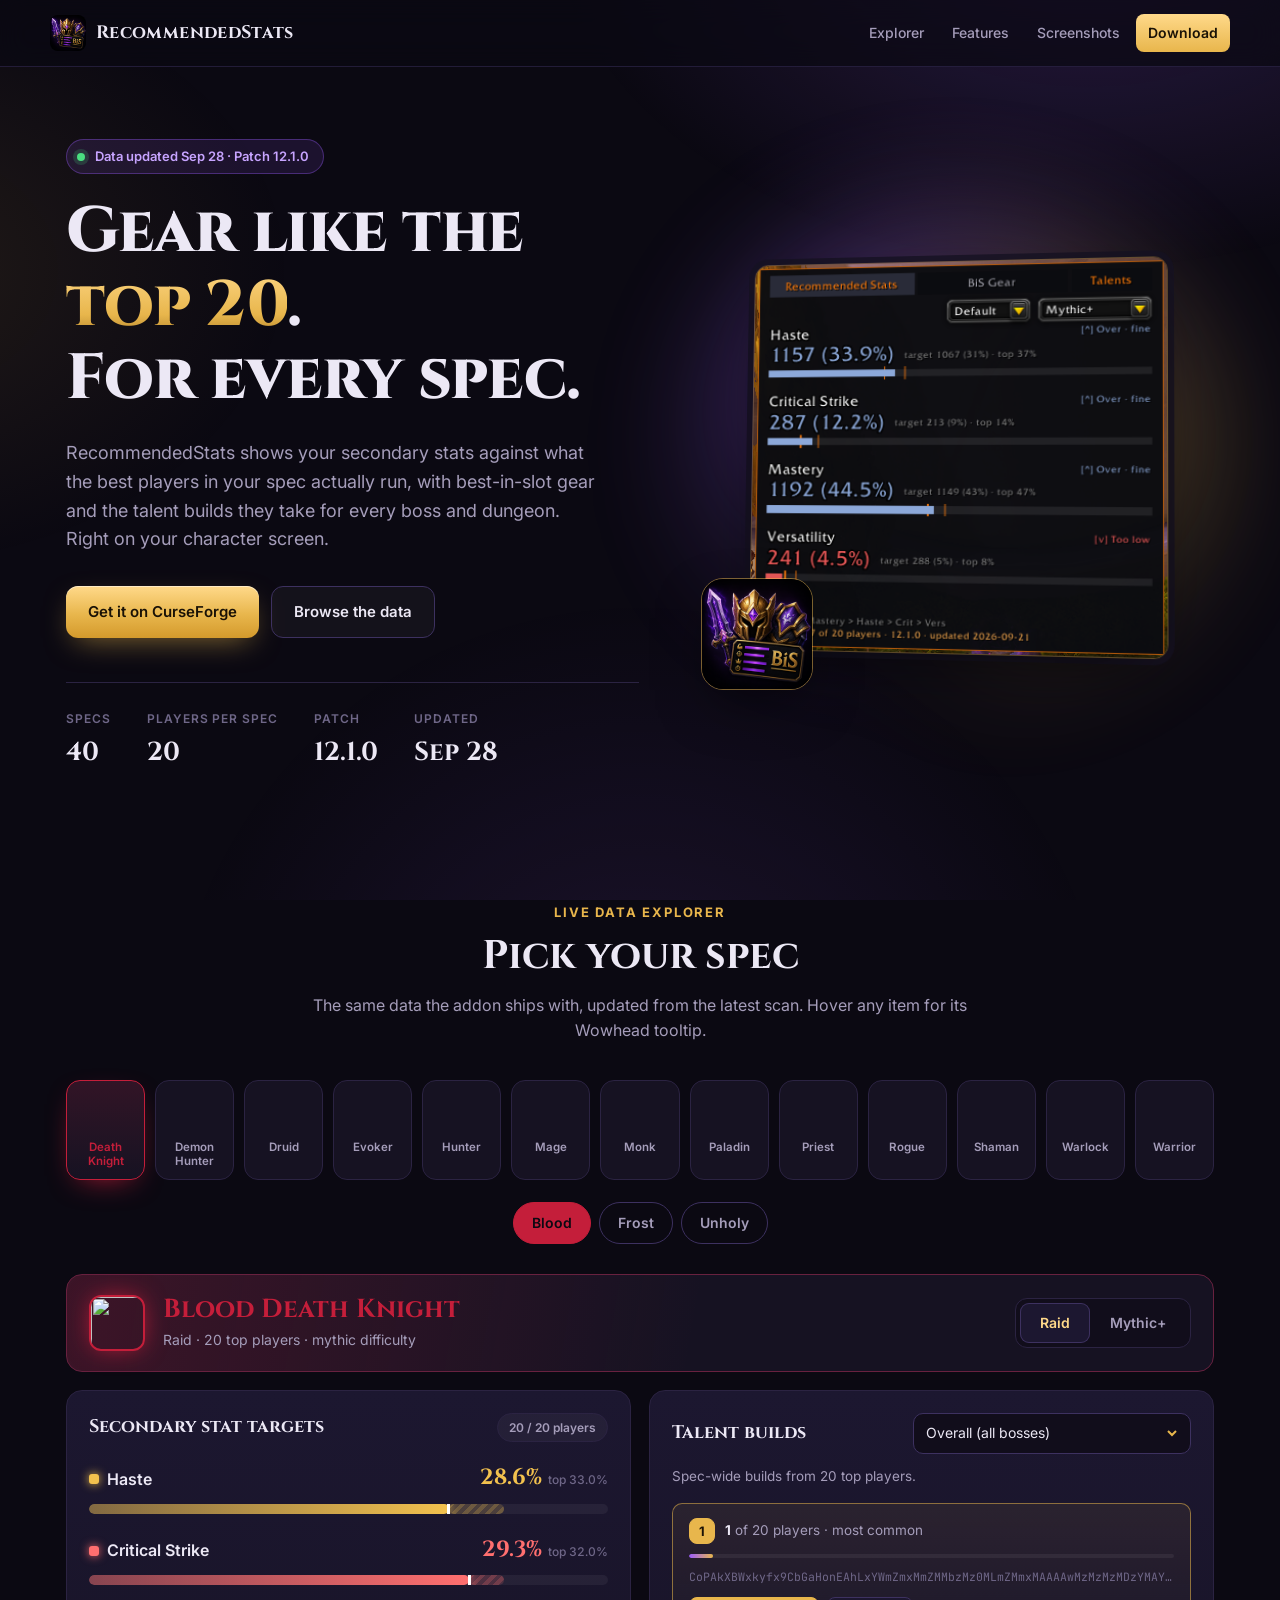
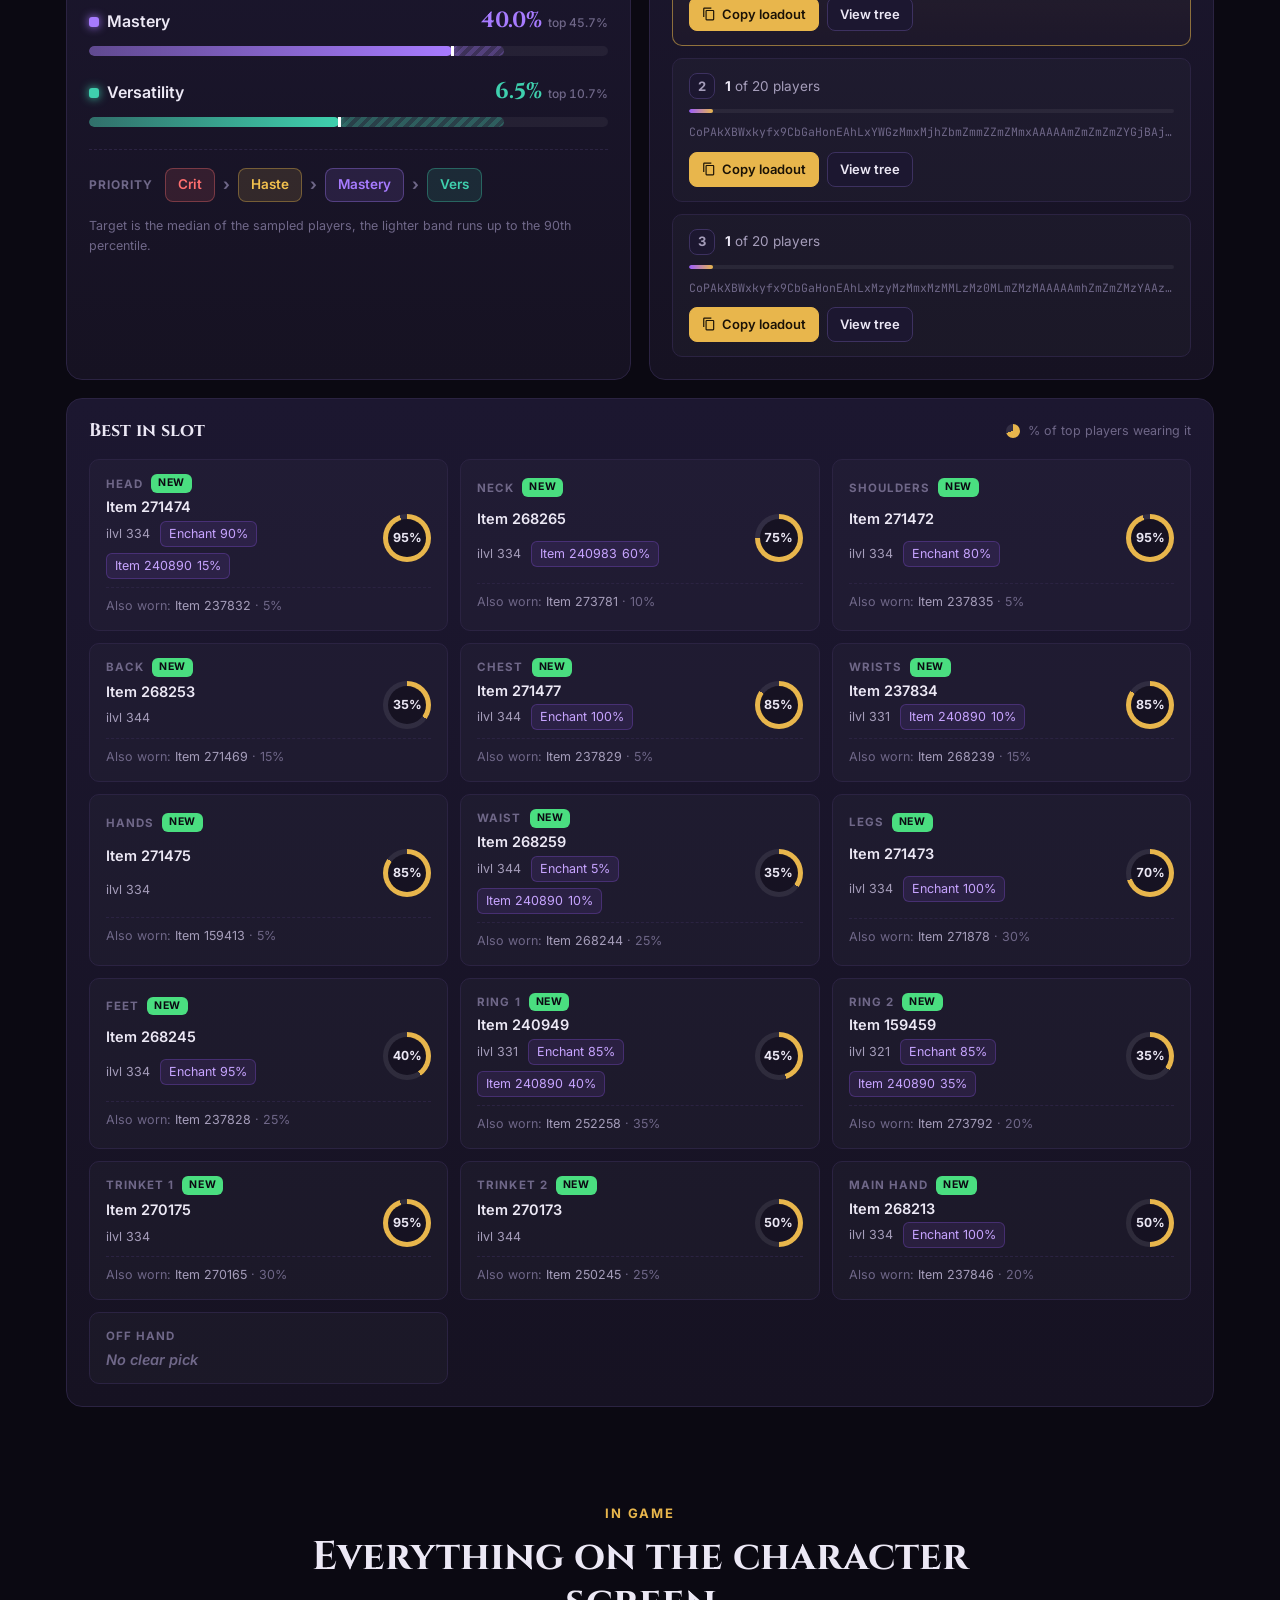
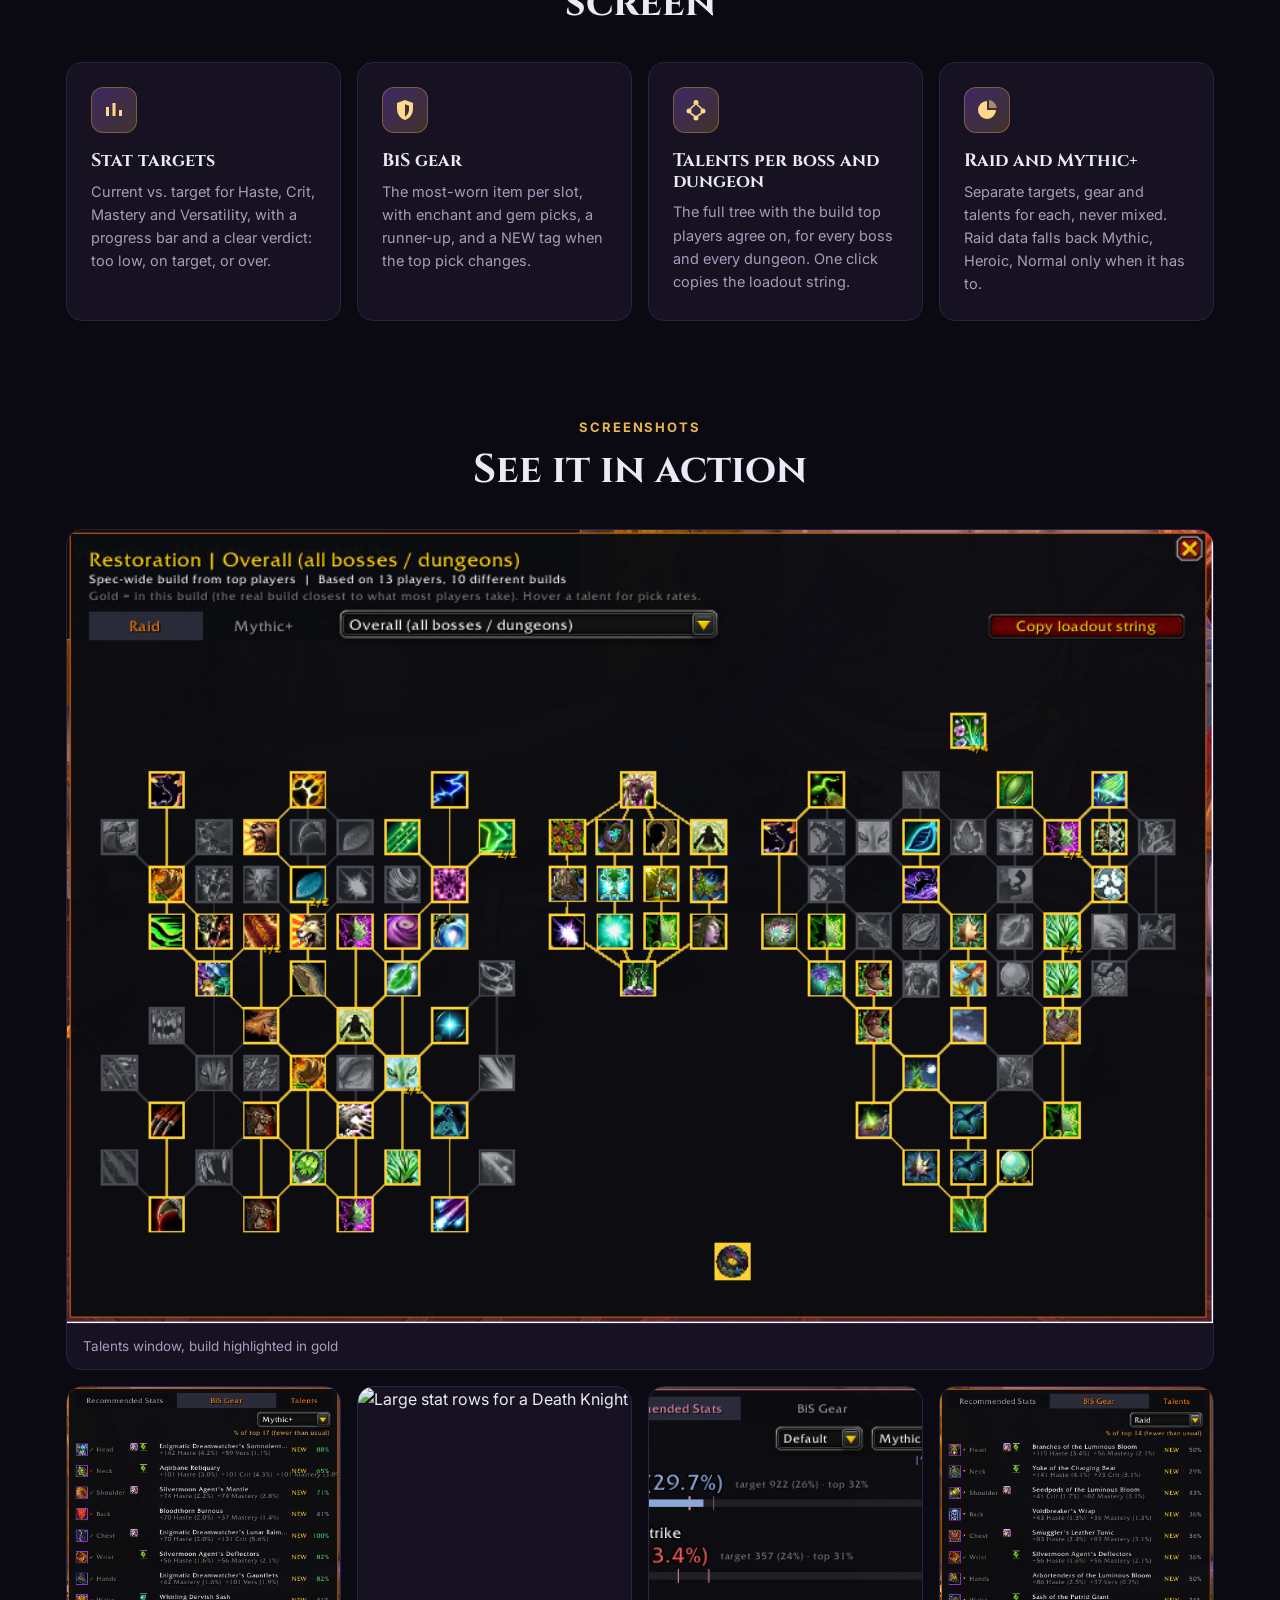
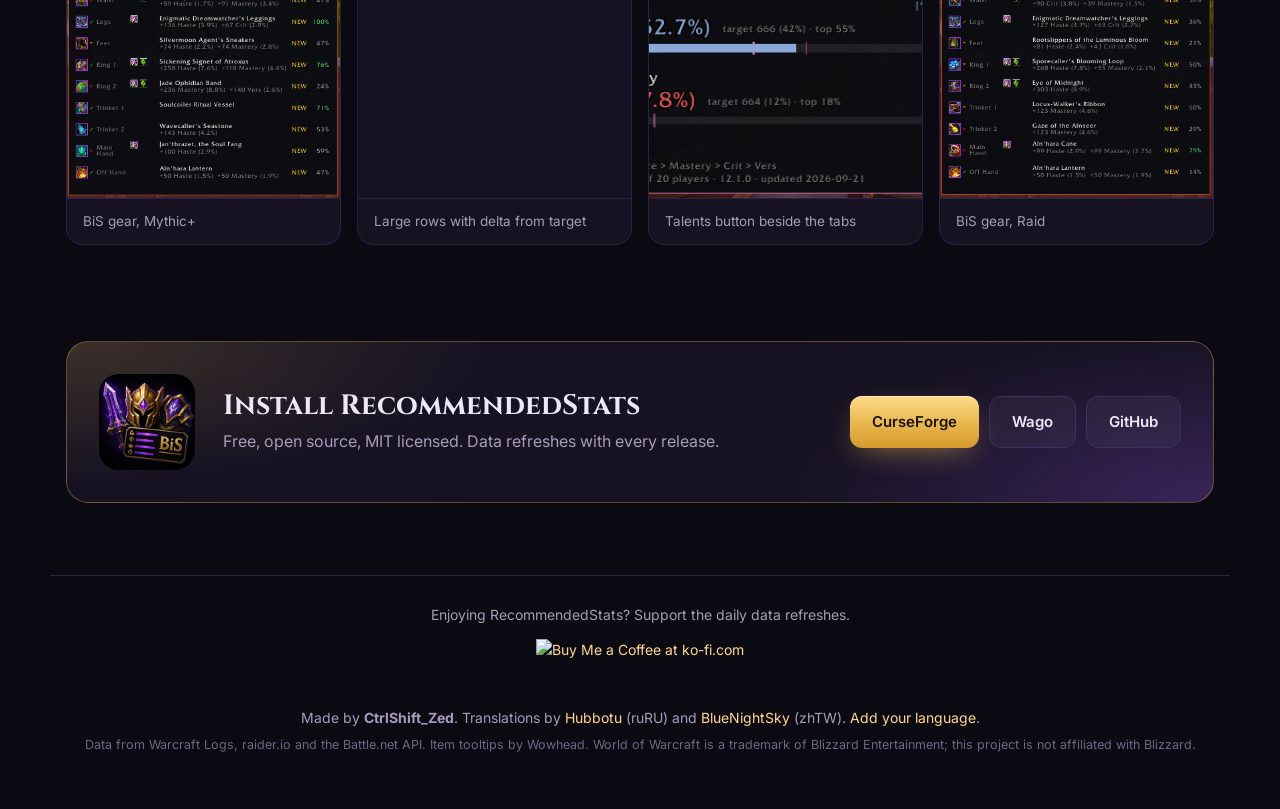
==== commit 3c8e4125: "fix(site): keep section anchors when loading the page Links like #download were replaced with a spec" ====
--- a/docs/index.html
+++ b/docs/index.html
@@ -184,6 +184,12 @@
 </main>
 
 <footer class="footer">
+  <div class="support">
+    <p>Enjoying RecommendedStats? Support the daily data refreshes.</p>
+    <a class="kofi" href="https://ko-fi.com/G2G01YLR68" target="_blank" rel="noopener">
+      <img src="https://storage.ko-fi.com/cdn/kofi2.png?v=6" alt="Buy Me a Coffee at ko-fi.com" height="40">
+    </a>
+  </div>
   <p>Made by <strong>CtrlShift_Zed</strong>. Translations by <a href="https://github.com/Hubbotu" target="_blank" rel="noopener">Hubbotu</a> (ruRU) and <a href="https://github.com/BlueNightSky" target="_blank" rel="noopener">BlueNightSky</a> (zhTW). <a href="https://github.com/VaughanT31/recommendedstats#contributing-a-translation" target="_blank" rel="noopener">Add your language</a>.</p>
   <p class="fine" id="footerSource">Data from Warcraft Logs, raider.io and the Battle.net API. Item tooltips by Wowhead. World of Warcraft is a trademark of Blizzard Entertainment; this project is not affiliated with Blizzard.</p>
 </footer>
--- a/docs/styles.css
+++ b/docs/styles.css
@@ -368,6 +368,11 @@
 
 .footer { max-width: var(--max); margin: 0 auto; padding: 28px 16px 48px; border-top: 1px solid var(--border); color: var(--dim); font-size: 14px; text-align: center; }
 .footer p { margin: 0 0 6px; }
+.support { display: flex; flex-direction: column; align-items: center; gap: 12px; margin-bottom: 28px; }
+.support p { margin: 0; color: var(--dim); }
+.kofi { display: inline-block; border-radius: 10px; transition: transform .15s ease, box-shadow .2s ease; }
+.kofi:hover { transform: translateY(-2px); box-shadow: 0 10px 28px -10px rgba(232, 182, 76, .6); }
+.kofi img { height: 40px; width: auto; border: 0; }
 
 .toast {
   position: fixed; left: 50%; bottom: 28px; z-index: 60; transform: translate(-50%, 20px);
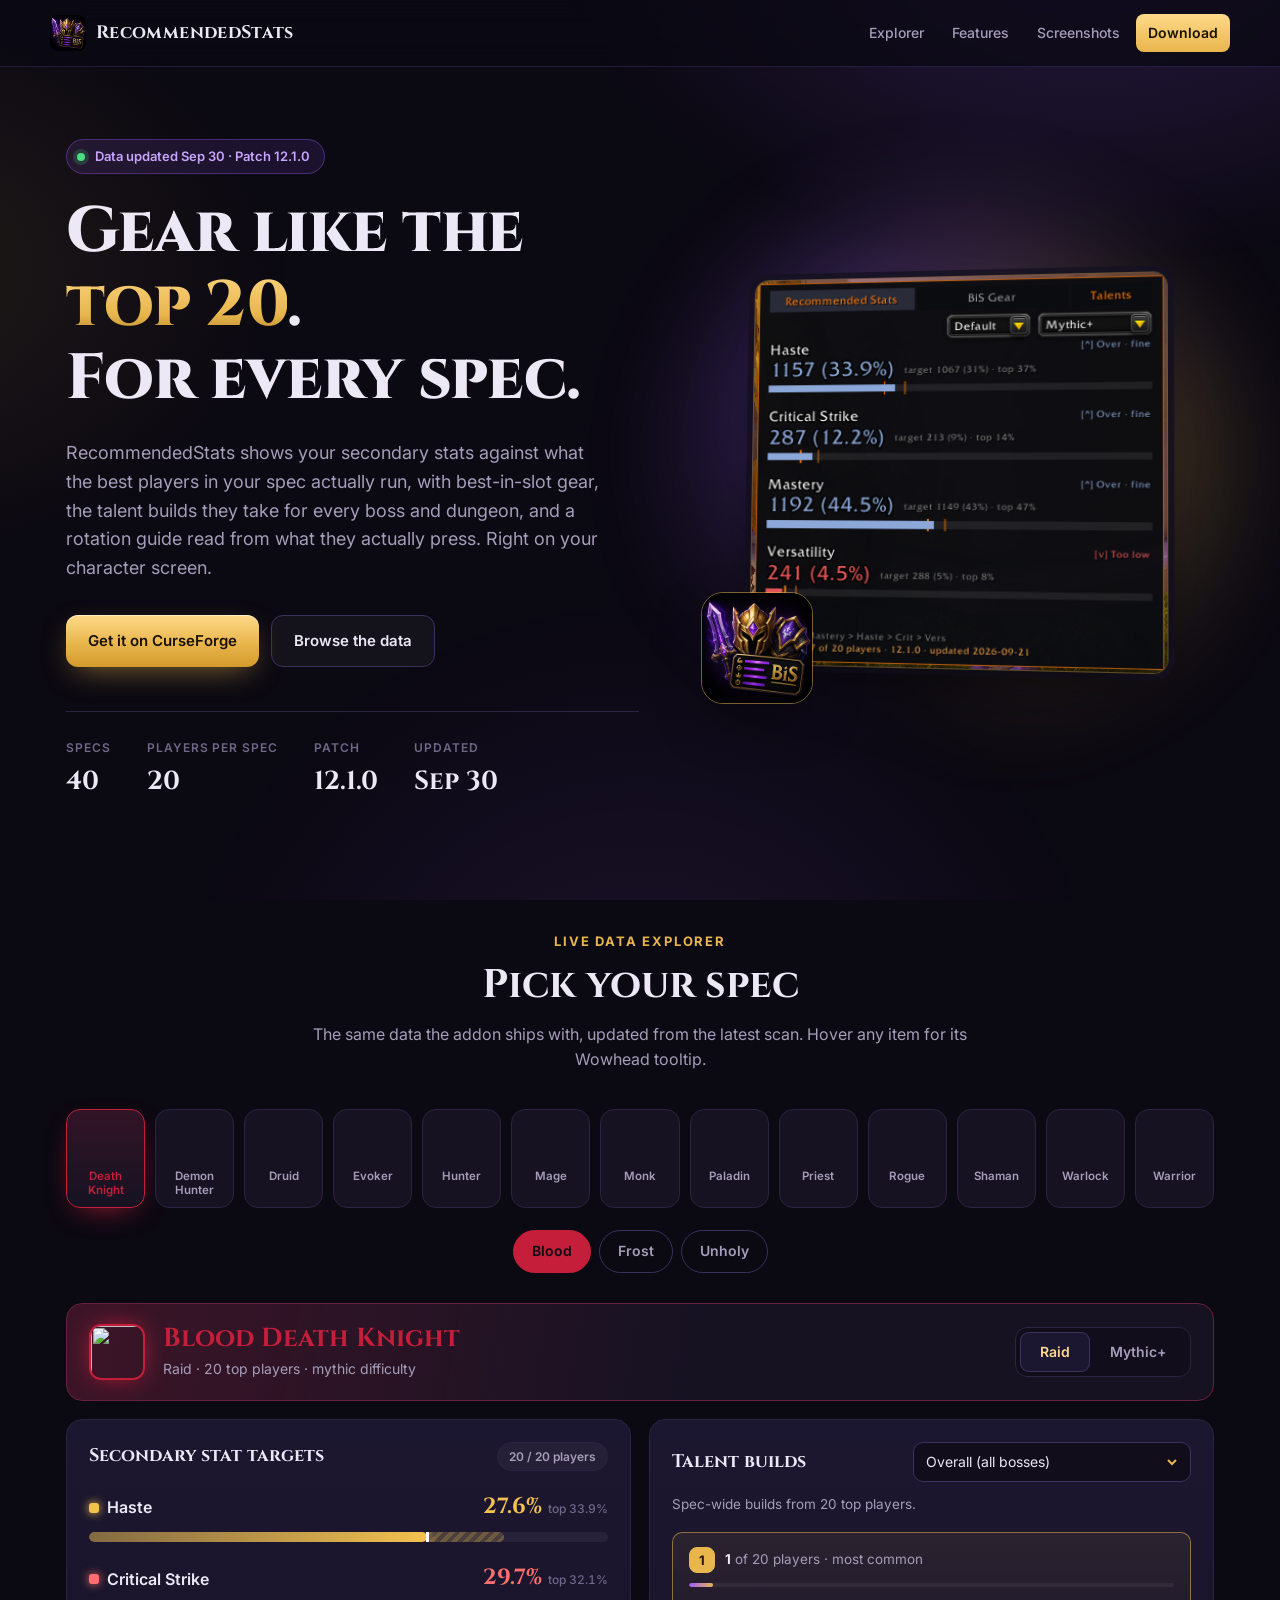
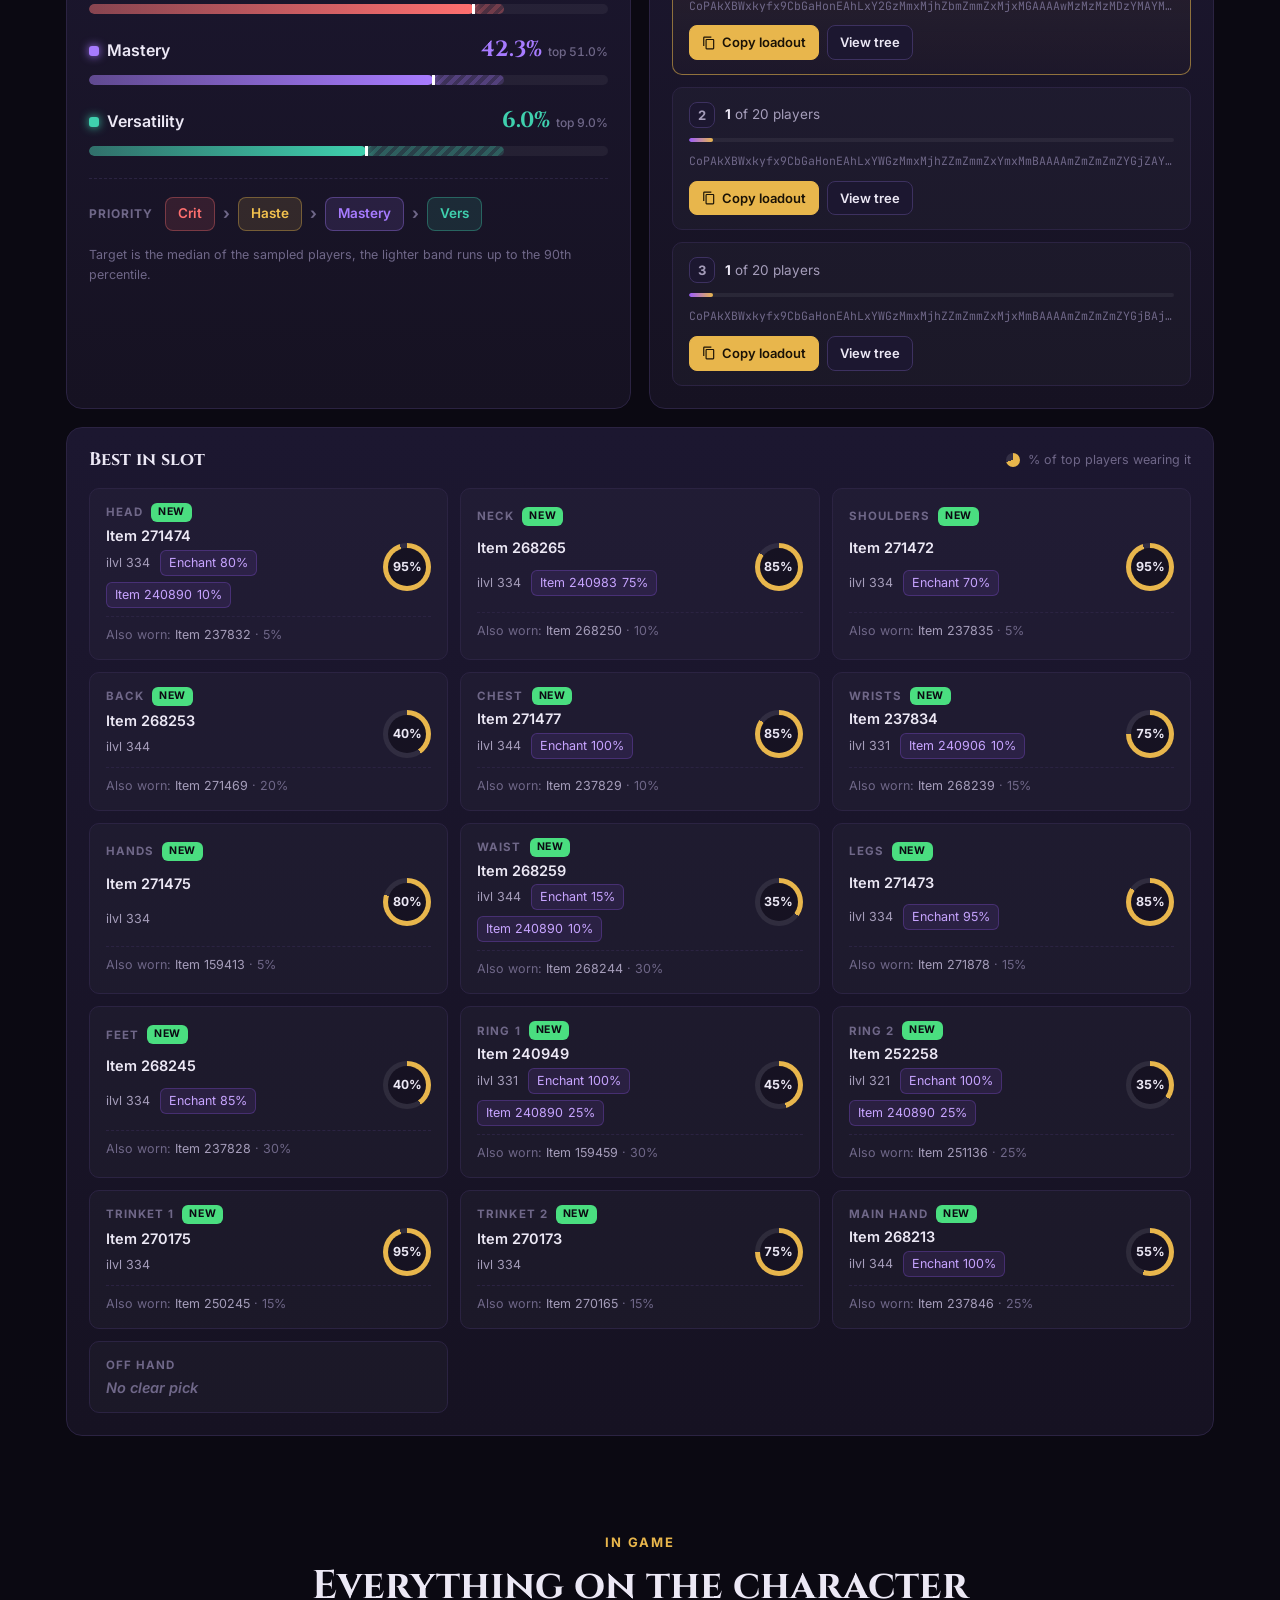
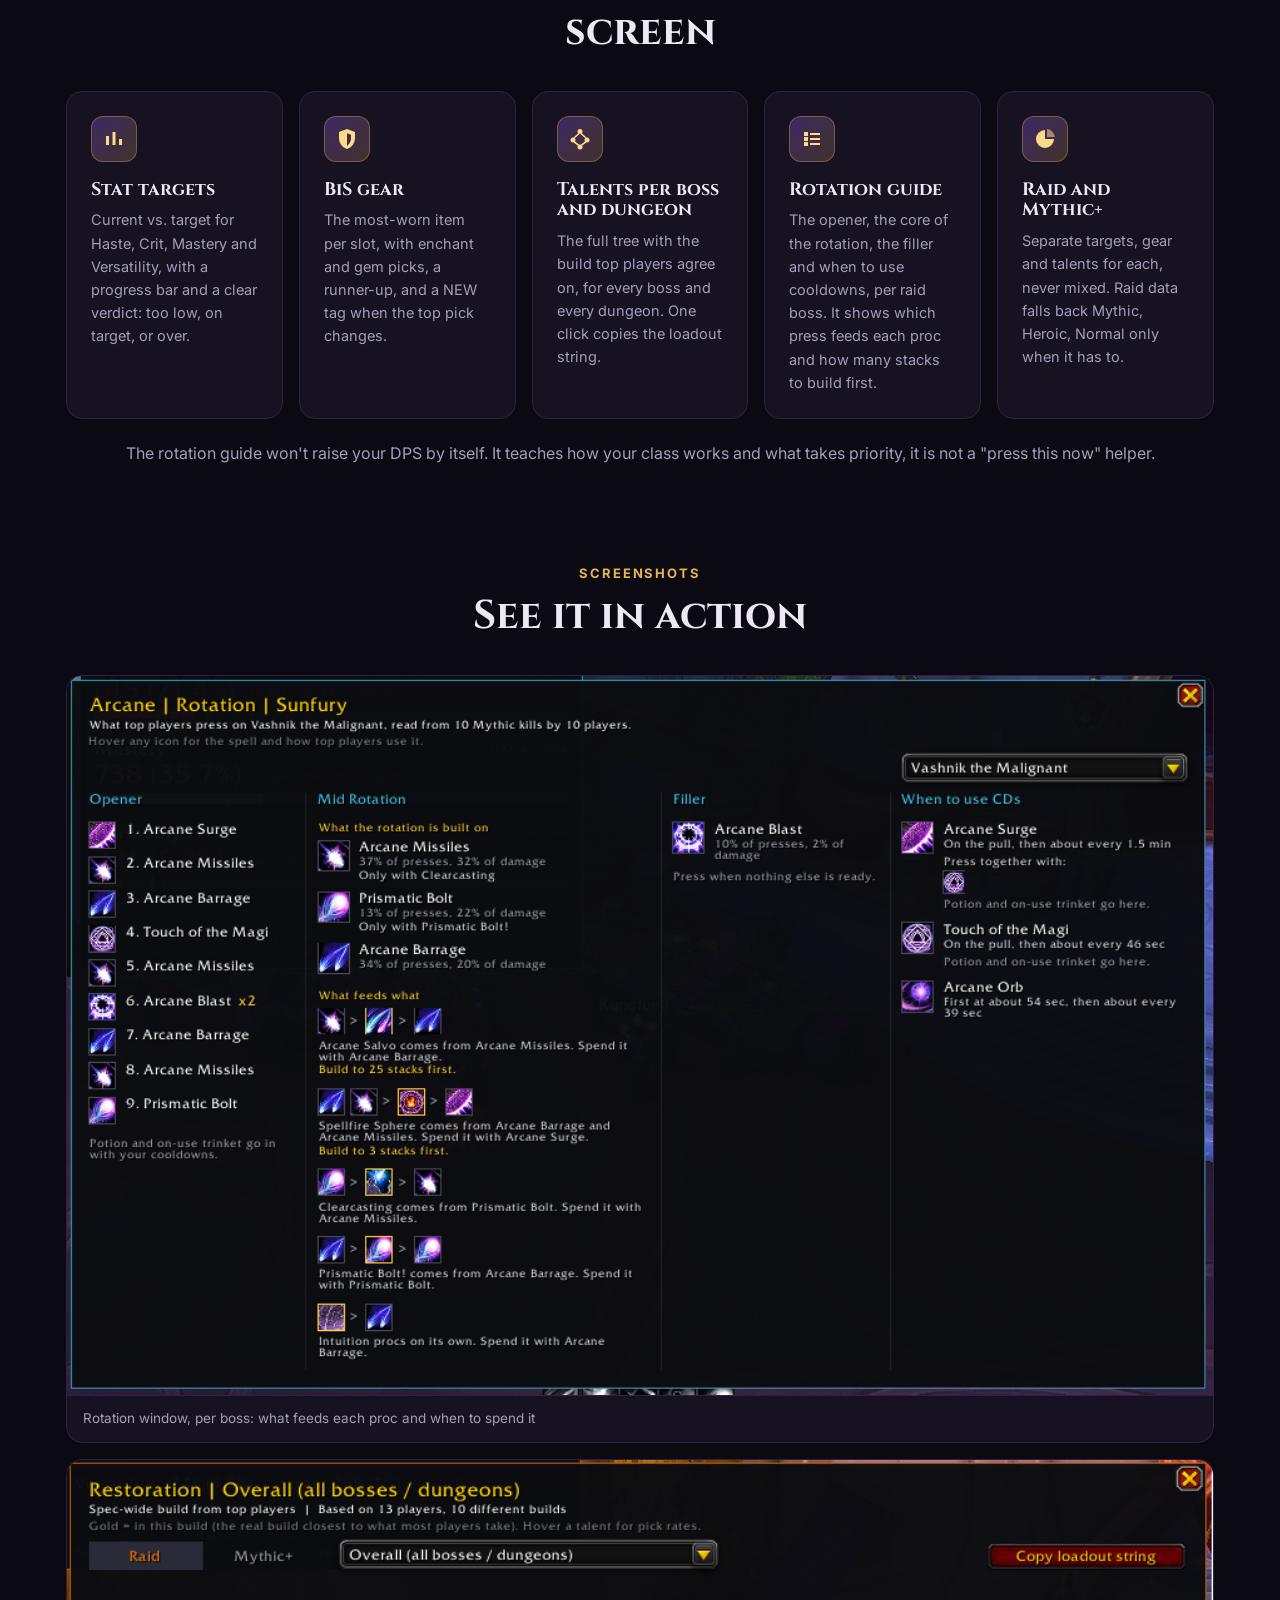
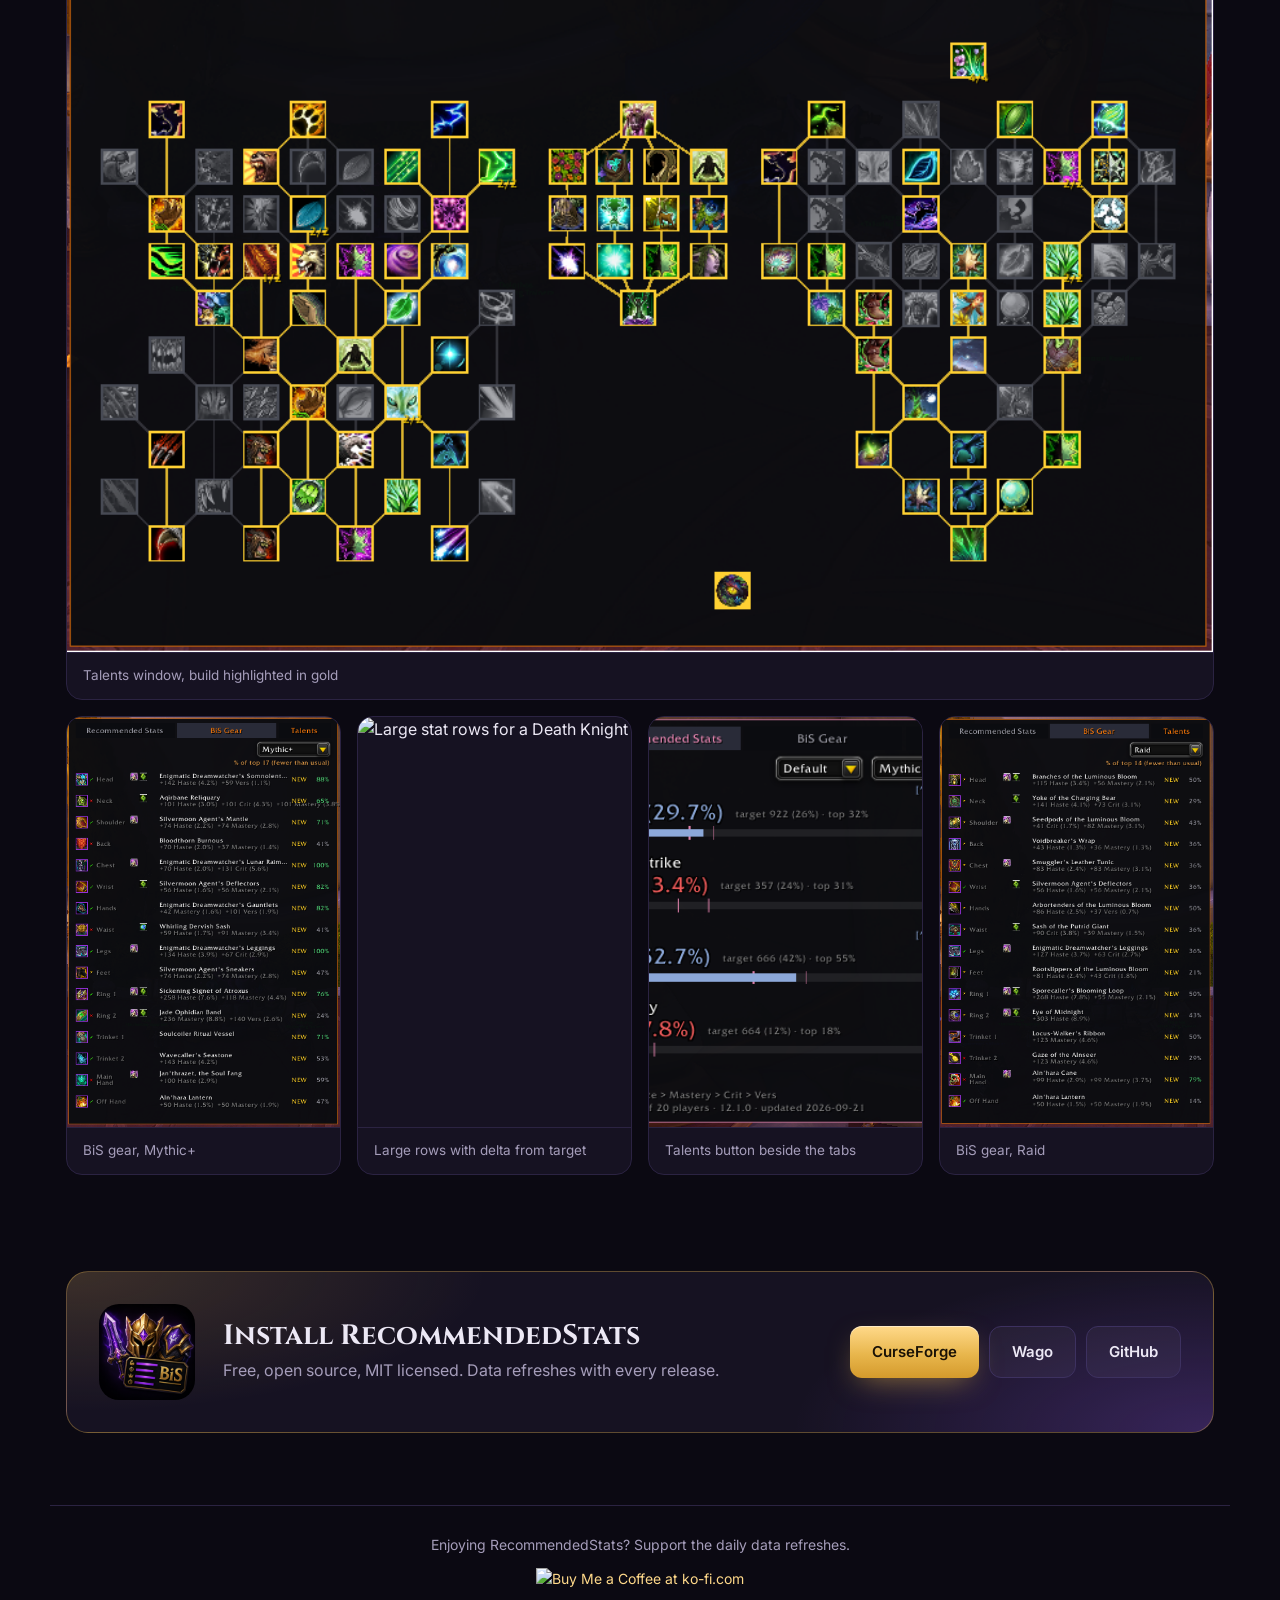
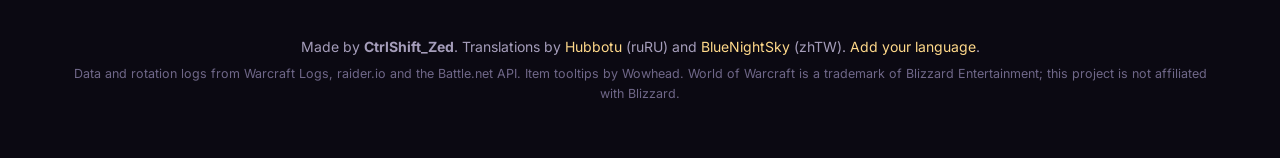
==== commit ec5d312c: "feat(rotation): add per-boss rotation guide window Add a Rotation window showing how top players of " ====
--- a/docs/index.html
+++ b/docs/index.html
@@ -1,12 +1,21 @@
 <!doctype html>
 <html lang="en">
 <head>
+<!-- Google tag (gtag.js) -->
+<script async src="https://www.googletagmanager.com/gtag/js?id=G-2XSM4526Z8"></script>
+<script>
+  window.dataLayer = window.dataLayer || [];
+  function gtag(){dataLayer.push(arguments);}
+  gtag('js', new Date());
+
+  gtag('config', 'G-2XSM4526Z8');
+</script>
 <meta charset="utf-8">
 <meta name="viewport" content="width=device-width, initial-scale=1">
-<title>RecommendedStats | WoW stat targets, BiS and talents from top players</title>
-<meta name="description" content="Secondary stat targets, best-in-slot gear and talent builds for every World of Warcraft spec, built daily from the top players in Raid and Mythic+.">
+<title>RecommendedStats | WoW stat targets, BiS, talents and rotations from top players</title>
+<meta name="description" content="Secondary stat targets, best-in-slot gear, talent builds and a rotation guide for every World of Warcraft spec, built from the top players in Raid and Mythic+.">
 <meta property="og:title" content="RecommendedStats">
-<meta property="og:description" content="Stat targets, BiS gear and talents for every spec, from the top 20 players in Raid and Mythic+.">
+<meta property="og:description" content="Stat targets, BiS gear, talents and rotations for every spec, from the top players in Raid and Mythic+.">
 <meta property="og:image" content="assets/icon.png">
 <meta name="theme-color" content="#0b0912">
 <link rel="icon" href="assets/icon.png">
@@ -40,7 +49,7 @@
     <div class="hero-copy">
       <p class="eyebrow"><span class="dot"></span><span id="heroStatus">World of Warcraft addon</span></p>
       <h1>Gear like the <span class="gold">top 20</span>.<br>For every spec.</h1>
-      <p class="lede">RecommendedStats shows your secondary stats against what the best players in your spec actually run, with best-in-slot gear and the talent builds they take for every boss and dungeon. Right on your character screen.</p>
+      <p class="lede">RecommendedStats shows your secondary stats against what the best players in your spec actually run, with best-in-slot gear, the talent builds they take for every boss and dungeon, and a rotation guide read from what they actually press. Right on your character screen.</p>
       <div class="hero-actions">
         <a class="btn btn-gold" href="https://www.curseforge.com/wow/addons/recommended-stats" target="_blank" rel="noopener">Get it on CurseForge</a>
         <a class="btn btn-ghost" href="#explorer">Browse the data</a>
@@ -144,12 +153,20 @@
       </div>
       <div class="feature">
         <div class="feature-icon">
+          <svg viewBox="0 0 24 24"><path d="M4 5h4v4H4V5Zm6 1h10v2H10V6Zm-6 4h4v4H4v-4Zm6 1h10v2H10v-2Zm-6 4h4v4H4v-4Zm6 1h10v2H10v-2Z"/></svg>
+        </div>
+        <h3>Rotation guide</h3>
+        <p>The opener, the core of the rotation, the filler and when to use cooldowns, per raid boss. It shows which press feeds each proc and how many stacks to build first.</p>
+      </div>
+      <div class="feature">
+        <div class="feature-icon">
           <svg viewBox="0 0 24 24"><path d="M12 3a9 9 0 1 0 9 9h-9V3Z"/><path d="M14 2.1V10h7.9A9 9 0 0 0 14 2.1Z" opacity=".55"/></svg>
         </div>
         <h3>Raid and Mythic+</h3>
         <p>Separate targets, gear and talents for each, never mixed. Raid data falls back Mythic, Heroic, Normal only when it has to.</p>
       </div>
     </div>
+    <p class="section-sub feature-note">The rotation guide won't raise your DPS by itself. It teaches how your class works and what takes priority, it is not a "press this now" helper.</p>
   </section>
 
   <section class="screens" id="screenshots">
@@ -158,6 +175,7 @@
       <h2>See it in action</h2>
     </div>
     <div class="screen-grid">
+      <figure class="wide"><img loading="lazy" src="screenshot_mage_rotation.png" alt="Rotation window for Arcane Mage on one raid boss: opener, mid rotation, filler and cooldowns"><figcaption>Rotation window, per boss: what feeds each proc and when to spend it</figcaption></figure>
       <figure class="wide"><img loading="lazy" src="screenshot_druid_talents_raid.png" alt="Talents window for Restoration Druid in Raid"><figcaption>Talents window, build highlighted in gold</figcaption></figure>
       <figure><img loading="lazy" src="screenshot_druid_mythicplus_bis_gear.png" alt="BiS gear panel for Mythic+"><figcaption>BiS gear, Mythic+</figcaption></figure>
       <figure><img loading="lazy" src="screenshot_mythicplus_deathknight.png" alt="Large stat rows for a Death Knight"><figcaption>Large rows with delta from target</figcaption></figure>
@@ -191,7 +209,7 @@
     </a>
   </div>
   <p>Made by <strong>CtrlShift_Zed</strong>. Translations by <a href="https://github.com/Hubbotu" target="_blank" rel="noopener">Hubbotu</a> (ruRU) and <a href="https://github.com/BlueNightSky" target="_blank" rel="noopener">BlueNightSky</a> (zhTW). <a href="https://github.com/VaughanT31/recommendedstats#contributing-a-translation" target="_blank" rel="noopener">Add your language</a>.</p>
-  <p class="fine" id="footerSource">Data from Warcraft Logs, raider.io and the Battle.net API. Item tooltips by Wowhead. World of Warcraft is a trademark of Blizzard Entertainment; this project is not affiliated with Blizzard.</p>
+  <p class="fine" id="footerSource">Data and rotation logs from Warcraft Logs, raider.io and the Battle.net API. Item tooltips by Wowhead. World of Warcraft is a trademark of Blizzard Entertainment; this project is not affiliated with Blizzard.</p>
 </footer>
 
 <div class="toast" id="toast" role="status" aria-live="polite"></div>
--- a/docs/styles.css
+++ b/docs/styles.css
@@ -320,7 +320,8 @@
 
 /* Features */
 .features { padding-bottom: 96px !important; }
-.feature-grid { display: grid; grid-template-columns: repeat(4, 1fr); gap: 16px; }
+.feature-grid { display: grid; grid-template-columns: repeat(5, 1fr); gap: 16px; }
+.feature-note { margin-top: 22px; text-align: center; }
 .feature {
   padding: 24px; border-radius: var(--radius); background: var(--panel); border: 1px solid var(--border);
   transition: transform .2s ease, border-color .2s ease;
